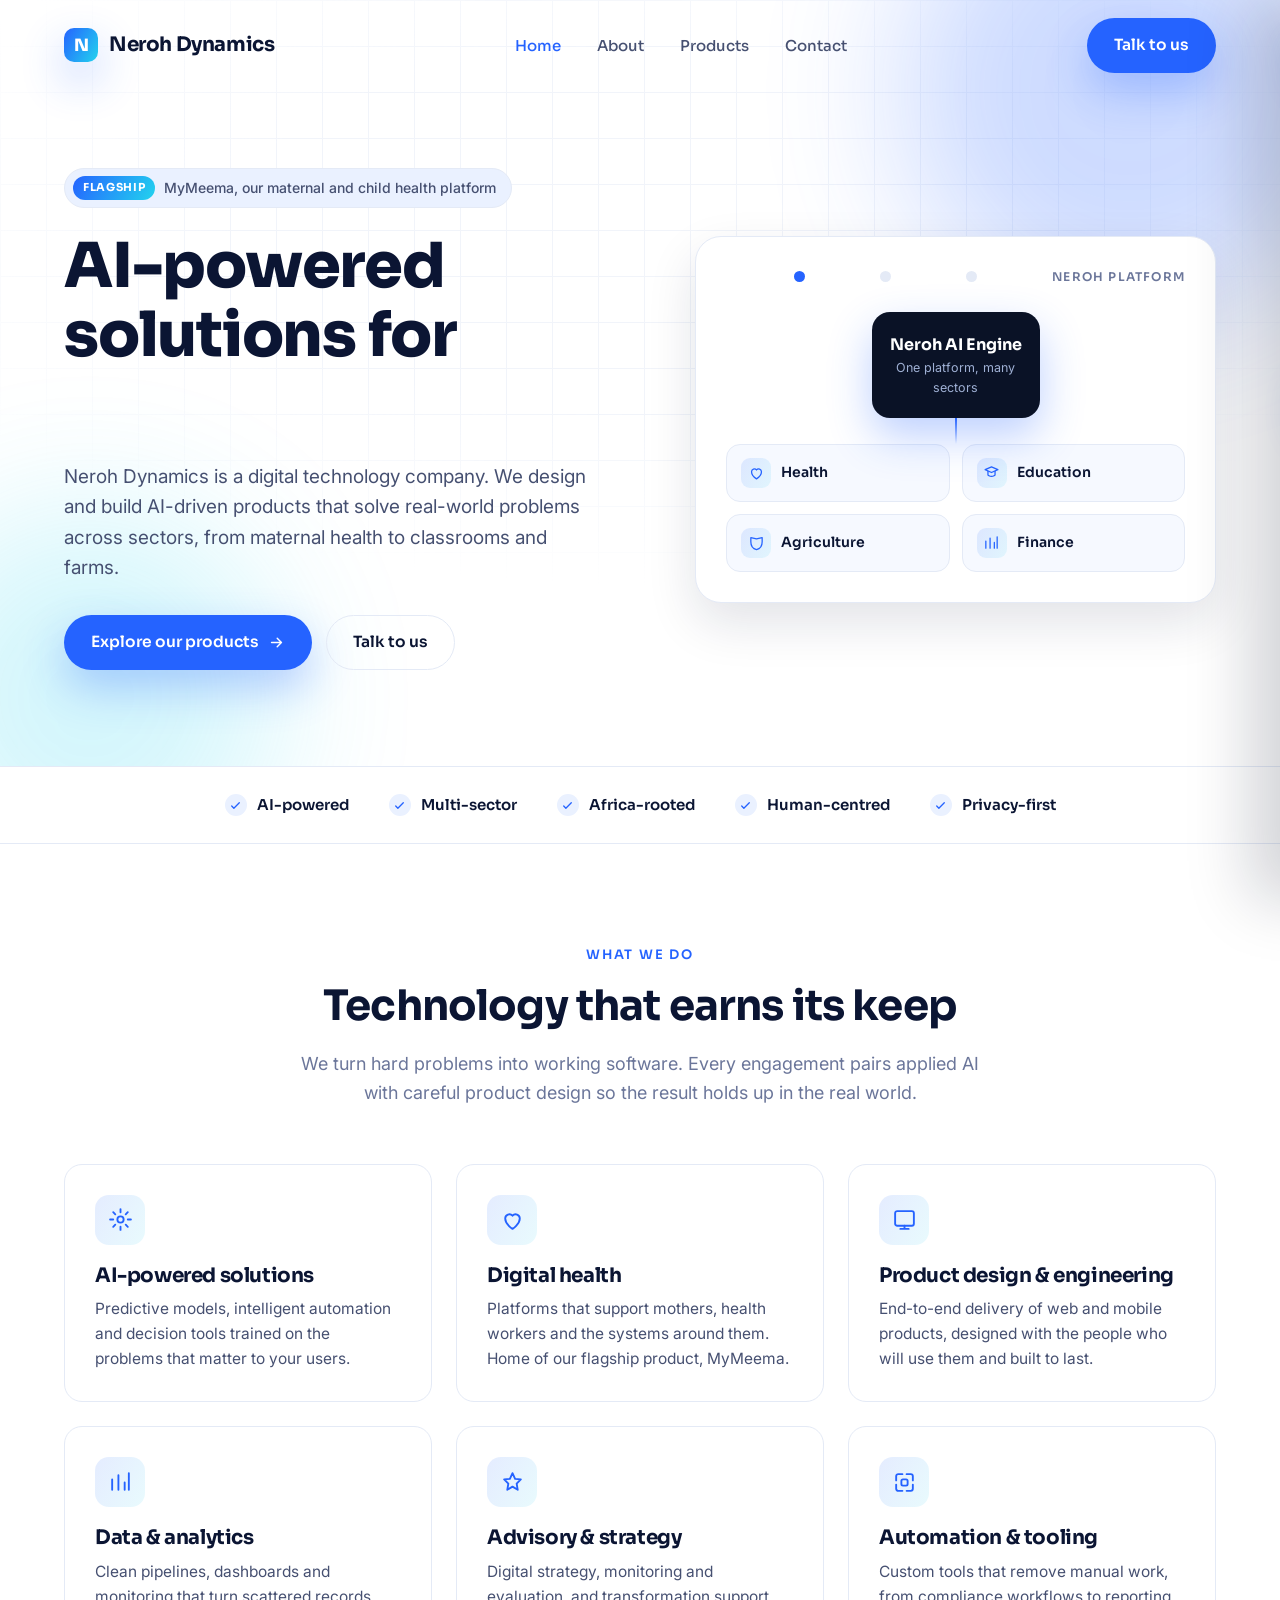
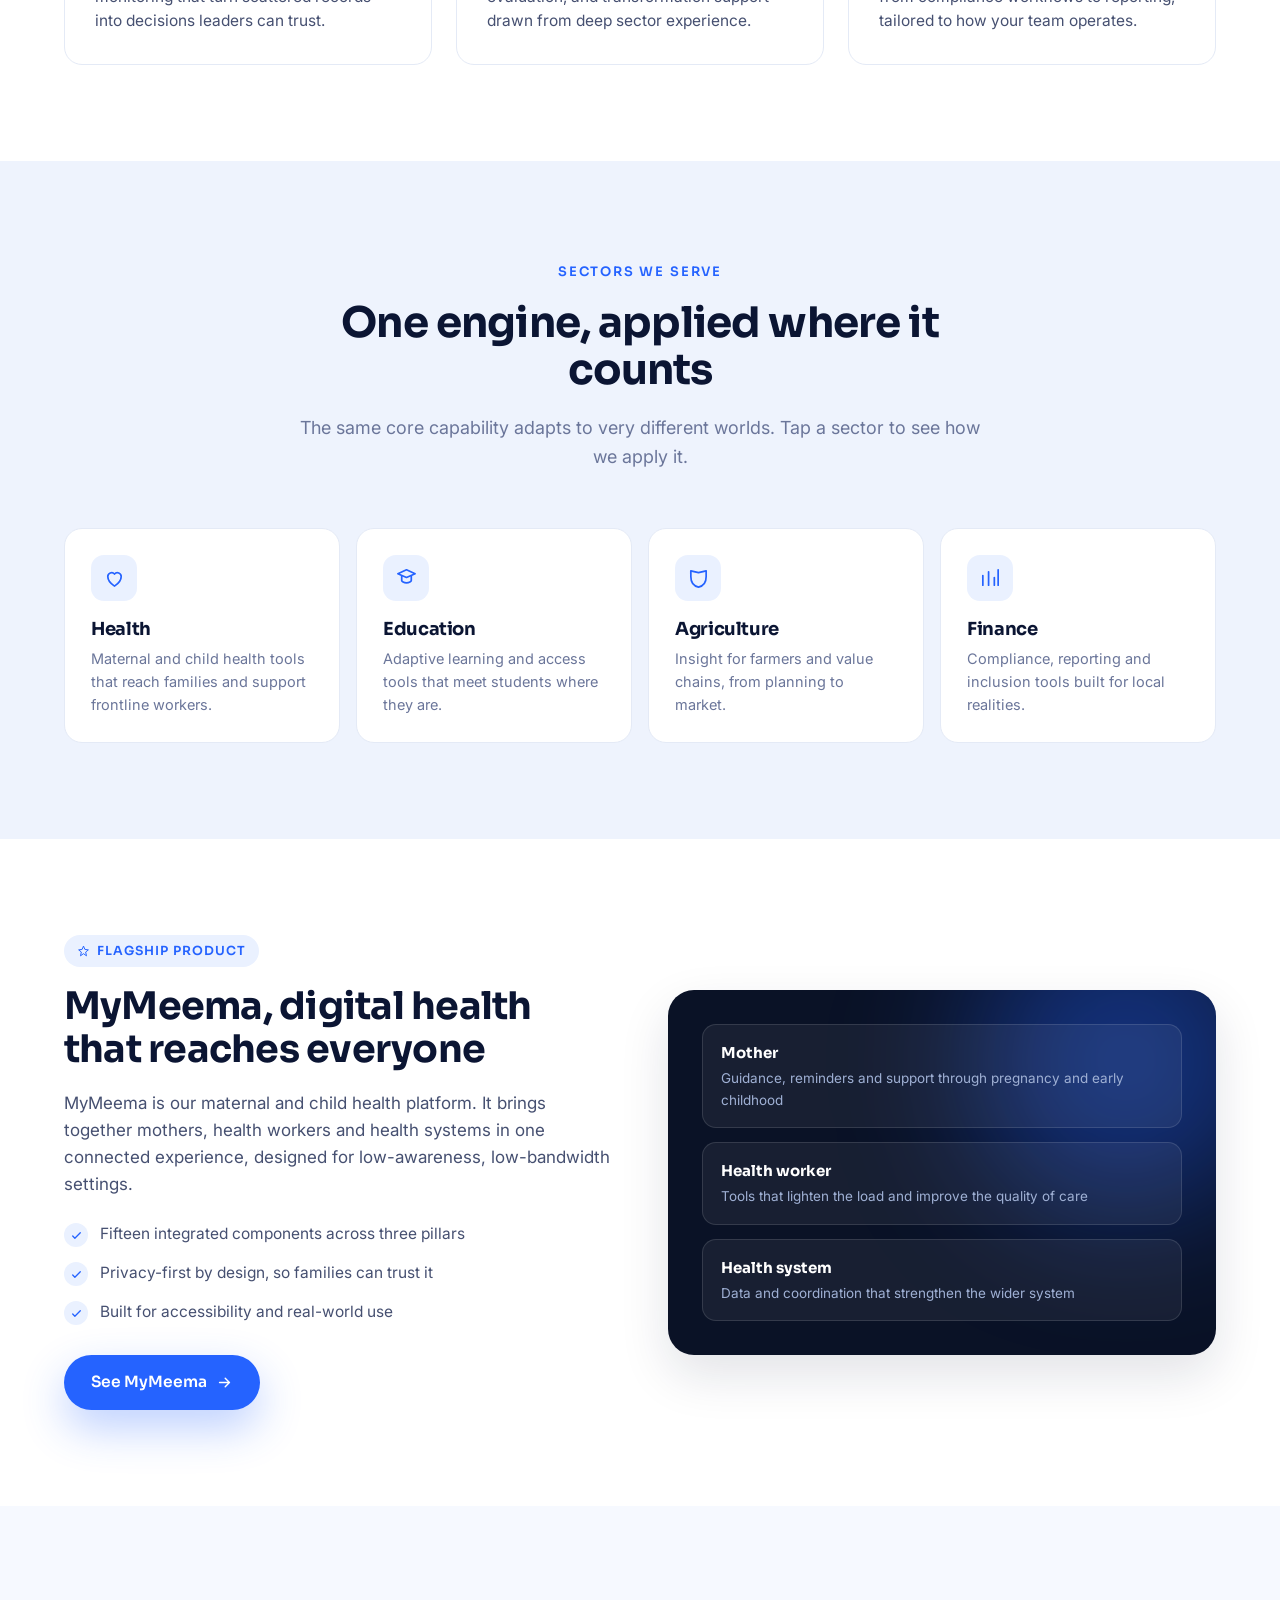
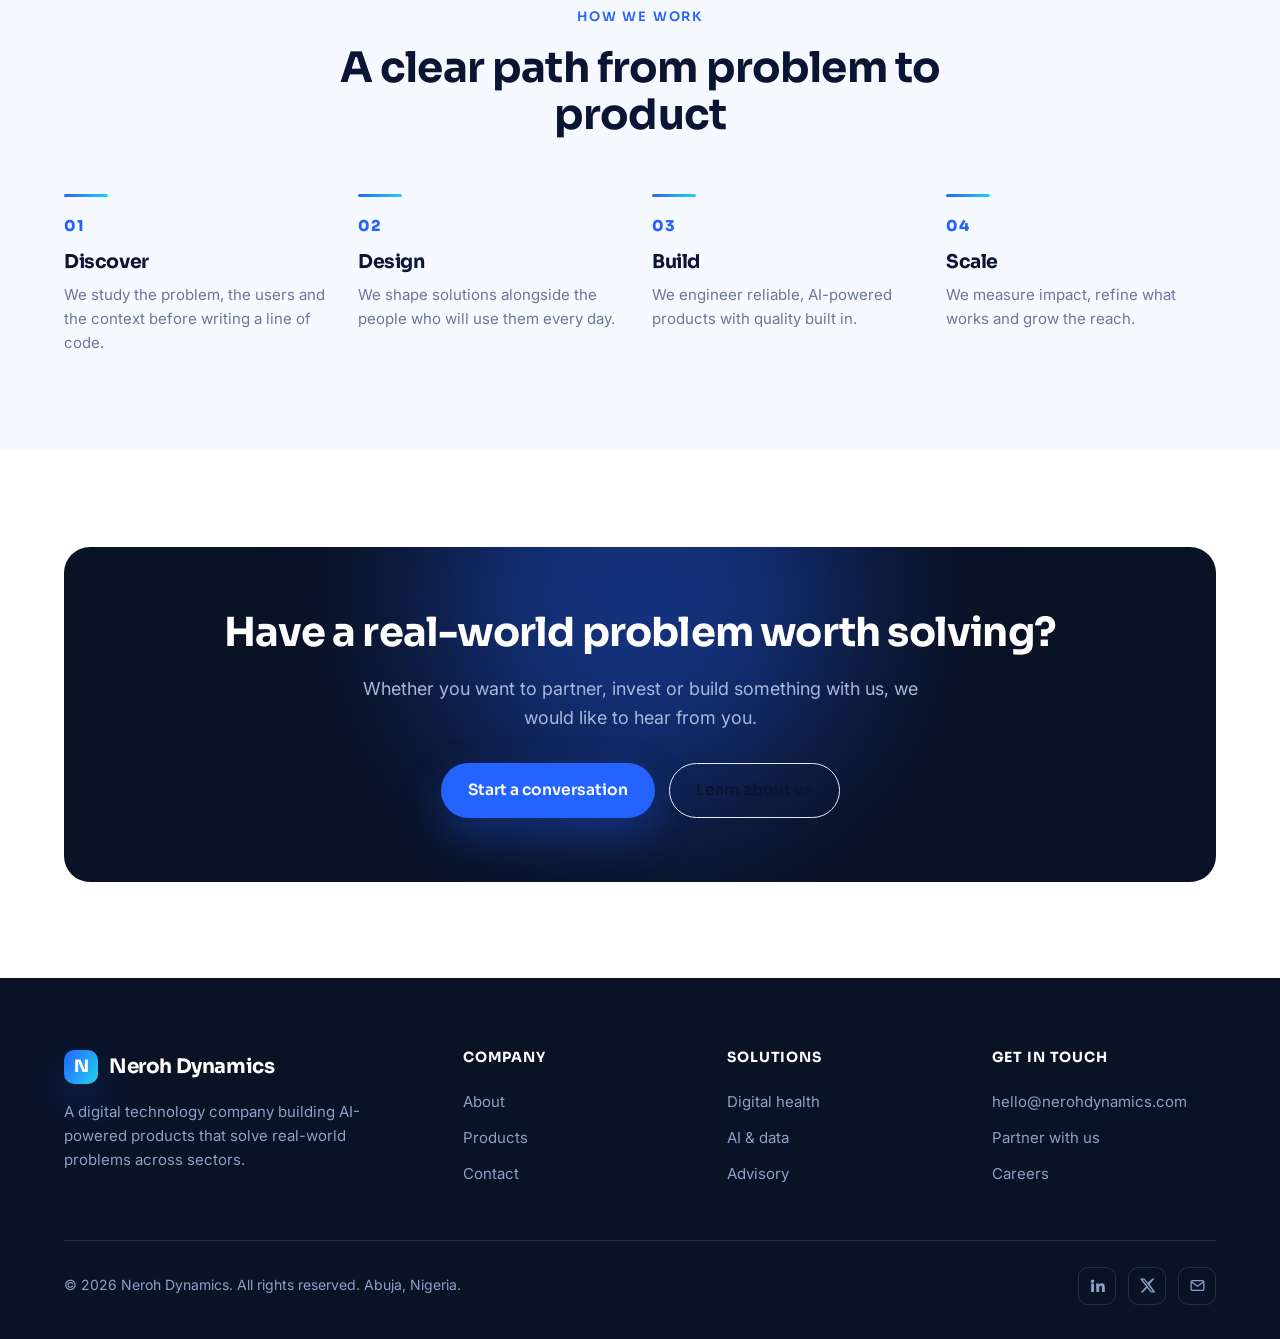
==== index.html @ 89a56c4c "Add files via upload" ====
<!DOCTYPE html>
<html lang="en">
<head>
  <meta charset="UTF-8" />
  <meta name="viewport" content="width=device-width, initial-scale=1.0" />
  <title>Neroh Dynamics | AI-powered solutions across sectors</title>
  <meta name="description" content="Neroh Dynamics is a digital technology company building AI-powered products that solve real-world problems across health, education, agriculture and more. Home of MyMeema." />
  <meta property="og:title" content="Neroh Dynamics | AI-powered solutions across sectors" />
  <meta property="og:description" content="A digital technology company building AI-powered products that solve real-world problems across sectors." />
  <meta property="og:type" content="website" />
  <link rel="preconnect" href="https://fonts.googleapis.com" />
  <link rel="preconnect" href="https://fonts.gstatic.com" crossorigin />
  <link href="https://fonts.googleapis.com/css2?family=Sora:wght@400;500;600;700;800&family=Inter:wght@400;500;600&display=swap" rel="stylesheet" />
  <link rel="stylesheet" href="style.css" />
</head>
<body>

  <!-- ======== HEADER ======== -->
  <header class="site-header">
    <div class="container">
      <nav class="nav">
        <a href="index.html" class="brand"><span class="brand-mark">N</span>Neroh Dynamics</a>
        <ul class="nav-links">
          <li><a href="index.html">Home</a></li>
          <li><a href="about.html">About</a></li>
          <li><a href="products.html">Products</a></li>
          <li><a href="contact.html">Contact</a></li>
        </ul>
        <div class="nav-cta">
          <a href="contact.html" class="btn btn-primary">Talk to us</a>
          <button class="nav-toggle" aria-label="Open menu">
            <svg viewBox="0 0 24 24" fill="none"><path d="M4 7h16M4 12h16M4 17h16" stroke="currentColor" stroke-width="2" stroke-linecap="round"/></svg>
          </button>
        </div>
      </nav>
    </div>
  </header>
  <div class="scrim"></div>
  <aside class="mobile-panel">
    <div class="m-head">
      <a href="index.html" class="brand"><span class="brand-mark">N</span>Neroh</a>
      <button class="m-close" aria-label="Close menu">
        <svg viewBox="0 0 24 24" fill="none"><path d="M18 6L6 18M6 6l12 12" stroke="currentColor" stroke-width="2" stroke-linecap="round"/></svg>
      </button>
    </div>
    <a href="index.html" class="m-link">Home</a>
    <a href="about.html" class="m-link">About</a>
    <a href="products.html" class="m-link">Products</a>
    <a href="contact.html" class="m-link">Contact</a>
    <a href="contact.html" class="btn btn-primary">Talk to us</a>
  </aside>

  <!-- ======== HERO ======== -->
  <section class="hero">
    <div class="hero-bg">
      <div class="grid"></div>
      <div class="glow g1"></div>
      <div class="glow g2"></div>
    </div>
    <div class="container">
      <div class="hero-grid">
        <div class="hero-copy">
          <span class="hero-pill"><b>Flagship</b> MyMeema, our maternal and child health platform</span>
          <h1>AI-powered solutions for
            <span class="rotator grad-text">
              <span class="word">Health</span>
              <span class="word">Education</span>
              <span class="word">Agriculture</span>
              <span class="word">Finance</span>
            </span>
          </h1>
          <p class="lede">Neroh Dynamics is a digital technology company. We design and build AI-driven products that solve real-world problems across sectors, from maternal health to classrooms and farms.</p>
          <div class="hero-actions">
            <a href="products.html" class="btn btn-primary">Explore our products
              <svg viewBox="0 0 24 24" fill="none"><path d="M5 12h14M13 6l6 6-6 6" stroke="currentColor" stroke-width="2" stroke-linecap="round" stroke-linejoin="round"/></svg>
            </a>
            <a href="contact.html" class="btn btn-ghost">Talk to us</a>
          </div>
        </div>

        <!-- signature graphic: one AI engine, many sectors -->
        <div class="engine reveal">
          <div class="engine-top">
            <span class="dot live"></span><span class="dot"></span><span class="dot"></span>
            <span>Neroh platform</span>
          </div>
          <div class="engine-core">
            <div class="k">Neroh AI Engine</div>
            <div class="s">One platform, many sectors</div>
          </div>
          <div class="engine-sectors">
            <div class="sector-chip"><span class="ic"><svg viewBox="0 0 24 24" fill="none"><path d="M12 21s-7-4.5-7-10a4 4 0 017-2.6A4 4 0 0119 11c0 5.5-7 10-7 10z" stroke="currentColor" stroke-width="1.8" stroke-linejoin="round"/></svg></span>Health</div>
            <div class="sector-chip"><span class="ic"><svg viewBox="0 0 24 24" fill="none"><path d="M3 8l9-4 9 4-9 4-9-4z" stroke="currentColor" stroke-width="1.8" stroke-linejoin="round"/><path d="M7 10v5c0 1 2.2 2.5 5 2.5s5-1.5 5-2.5v-5" stroke="currentColor" stroke-width="1.8"/></svg></span>Education</div>
            <div class="sector-chip"><span class="ic"><svg viewBox="0 0 24 24" fill="none"><path d="M12 22c5-1 8-5 8-11V5l-8 2-8-2v6c0 6 3 10 8 11z" stroke="currentColor" stroke-width="1.8" stroke-linejoin="round"/></svg></span>Agriculture</div>
            <div class="sector-chip"><span class="ic"><svg viewBox="0 0 24 24" fill="none"><path d="M4 20V10M10 20V6M16 20v-8M20 20V4" stroke="currentColor" stroke-width="1.8" stroke-linecap="round"/></svg></span>Finance</div>
          </div>
        </div>
      </div>
    </div>
  </section>

  <!-- ======== BADGE STRIP ======== -->
  <div class="strip">
    <div class="container">
      <div class="strip-row">
        <div class="strip-item"><span class="tick"><svg viewBox="0 0 24 24" fill="none"><path d="M5 13l4 4L19 7" stroke="currentColor" stroke-width="2.4" stroke-linecap="round" stroke-linejoin="round"/></svg></span>AI-powered</div>
        <div class="strip-item"><span class="tick"><svg viewBox="0 0 24 24" fill="none"><path d="M5 13l4 4L19 7" stroke="currentColor" stroke-width="2.4" stroke-linecap="round" stroke-linejoin="round"/></svg></span>Multi-sector</div>
        <div class="strip-item"><span class="tick"><svg viewBox="0 0 24 24" fill="none"><path d="M5 13l4 4L19 7" stroke="currentColor" stroke-width="2.4" stroke-linecap="round" stroke-linejoin="round"/></svg></span>Africa-rooted</div>
        <div class="strip-item"><span class="tick"><svg viewBox="0 0 24 24" fill="none"><path d="M5 13l4 4L19 7" stroke="currentColor" stroke-width="2.4" stroke-linecap="round" stroke-linejoin="round"/></svg></span>Human-centred</div>
        <div class="strip-item"><span class="tick"><svg viewBox="0 0 24 24" fill="none"><path d="M5 13l4 4L19 7" stroke="currentColor" stroke-width="2.4" stroke-linecap="round" stroke-linejoin="round"/></svg></span>Privacy-first</div>
      </div>
    </div>
  </div>

  <!-- ======== OFFERINGS ======== -->
  <section class="section">
    <div class="container">
      <div class="section-head center reveal">
        <span class="eyebrow">What we do</span>
        <h2>Technology that earns its keep</h2>
        <p>We turn hard problems into working software. Every engagement pairs applied AI with careful product design so the result holds up in the real world.</p>
      </div>
      <div class="grid-3">
        <div class="card reveal">
          <div class="card-ic"><svg viewBox="0 0 24 24" fill="none"><circle cx="12" cy="12" r="3" stroke="currentColor" stroke-width="1.8"/><path d="M12 2v3M12 19v3M2 12h3M19 12h3M5 5l2 2M17 17l2 2M19 5l-2 2M7 17l-2 2" stroke="currentColor" stroke-width="1.8" stroke-linecap="round"/></svg></div>
          <h3>AI-powered solutions</h3>
          <p>Predictive models, intelligent automation and decision tools trained on the problems that matter to your users.</p>
        </div>
        <div class="card reveal">
          <div class="card-ic"><svg viewBox="0 0 24 24" fill="none"><path d="M12 21s-7-4.5-7-10a4 4 0 017-2.6A4 4 0 0119 11c0 5.5-7 10-7 10z" stroke="currentColor" stroke-width="1.8" stroke-linejoin="round"/></svg></div>
          <h3>Digital health</h3>
          <p>Platforms that support mothers, health workers and the systems around them. Home of our flagship product, MyMeema.</p>
        </div>
        <div class="card reveal">
          <div class="card-ic"><svg viewBox="0 0 24 24" fill="none"><rect x="3" y="4" width="18" height="14" rx="2" stroke="currentColor" stroke-width="1.8"/><path d="M8 21h8M12 18v3" stroke="currentColor" stroke-width="1.8" stroke-linecap="round"/></svg></div>
          <h3>Product design &amp; engineering</h3>
          <p>End-to-end delivery of web and mobile products, designed with the people who will use them and built to last.</p>
        </div>
        <div class="card reveal">
          <div class="card-ic"><svg viewBox="0 0 24 24" fill="none"><path d="M4 19V9M10 19V5M16 19v-7M20 19V3" stroke="currentColor" stroke-width="1.8" stroke-linecap="round"/></svg></div>
          <h3>Data &amp; analytics</h3>
          <p>Clean pipelines, dashboards and monitoring that turn scattered records into decisions leaders can trust.</p>
        </div>
        <div class="card reveal">
          <div class="card-ic"><svg viewBox="0 0 24 24" fill="none"><path d="M12 3l2.5 5.5L20 9l-4 4 1 6-5-3-5 3 1-6-4-4 5.5-.5L12 3z" stroke="currentColor" stroke-width="1.8" stroke-linejoin="round"/></svg></div>
          <h3>Advisory &amp; strategy</h3>
          <p>Digital strategy, monitoring and evaluation, and transformation support drawn from deep sector experience.</p>
        </div>
        <div class="card reveal">
          <div class="card-ic"><svg viewBox="0 0 24 24" fill="none"><path d="M10 4H6a2 2 0 00-2 2v4M14 4h4a2 2 0 012 2v4M10 20H6a2 2 0 01-2-2v-4M14 20h4a2 2 0 002-2v-4" stroke="currentColor" stroke-width="1.8" stroke-linecap="round"/><rect x="9" y="9" width="6" height="6" rx="1.5" stroke="currentColor" stroke-width="1.8"/></svg></div>
          <h3>Automation &amp; tooling</h3>
          <p>Custom tools that remove manual work, from compliance workflows to reporting, tailored to how your team operates.</p>
        </div>
      </div>
    </div>
  </section>

  <!-- ======== SECTORS (signature interactive) ======== -->
  <section class="section section-sky">
    <div class="container">
      <div class="section-head center reveal">
        <span class="eyebrow">Sectors we serve</span>
        <h2>One engine, applied where it counts</h2>
        <p>The same core capability adapts to very different worlds. Tap a sector to see how we apply it.</p>
      </div>
      <div class="sectors">
        <div class="sector-tile reveal">
          <div class="s-ic"><svg viewBox="0 0 24 24" fill="none"><path d="M12 21s-7-4.5-7-10a4 4 0 017-2.6A4 4 0 0119 11c0 5.5-7 10-7 10z" stroke="currentColor" stroke-width="1.8" stroke-linejoin="round"/></svg></div>
          <h3>Health</h3>
          <p>Maternal and child health tools that reach families and support frontline workers.</p>
        </div>
        <div class="sector-tile reveal">
          <div class="s-ic"><svg viewBox="0 0 24 24" fill="none"><path d="M3 8l9-4 9 4-9 4-9-4z" stroke="currentColor" stroke-width="1.8" stroke-linejoin="round"/><path d="M7 10v5c0 1 2.2 2.5 5 2.5s5-1.5 5-2.5v-5" stroke="currentColor" stroke-width="1.8"/></svg></div>
          <h3>Education</h3>
          <p>Adaptive learning and access tools that meet students where they are.</p>
        </div>
        <div class="sector-tile reveal">
          <div class="s-ic"><svg viewBox="0 0 24 24" fill="none"><path d="M12 22c5-1 8-5 8-11V5l-8 2-8-2v6c0 6 3 10 8 11z" stroke="currentColor" stroke-width="1.8" stroke-linejoin="round"/></svg></div>
          <h3>Agriculture</h3>
          <p>Insight for farmers and value chains, from planning to market.</p>
        </div>
        <div class="sector-tile reveal">
          <div class="s-ic"><svg viewBox="0 0 24 24" fill="none"><path d="M4 20V10M10 20V6M16 20v-8M20 20V4" stroke="currentColor" stroke-width="1.8" stroke-linecap="round"/></svg></div>
          <h3>Finance</h3>
          <p>Compliance, reporting and inclusion tools built for local realities.</p>
        </div>
      </div>
    </div>
  </section>

  <!-- ======== FLAGSHIP TEASER ======== -->
  <section class="section">
    <div class="container">
      <div class="feature">
        <div class="feature-copy reveal">
          <span class="tag"><svg viewBox="0 0 24 24" fill="none" width="13"><path d="M12 2l2.5 6L21 9l-5 4 1.5 7L12 16l-5.5 4L8 13 3 9l6.5-1L12 2z" stroke="currentColor" stroke-width="1.8" stroke-linejoin="round"/></svg>Flagship product</span>
          <h2>MyMeema, digital health that reaches everyone</h2>
          <p>MyMeema is our maternal and child health platform. It brings together mothers, health workers and health systems in one connected experience, designed for low-awareness, low-bandwidth settings.</p>
          <ul class="feature-list">
            <li><span class="tick"><svg viewBox="0 0 24 24" fill="none"><path d="M5 13l4 4L19 7" stroke="currentColor" stroke-width="2.4" stroke-linecap="round" stroke-linejoin="round"/></svg></span>Fifteen integrated components across three pillars</li>
            <li><span class="tick"><svg viewBox="0 0 24 24" fill="none"><path d="M5 13l4 4L19 7" stroke="currentColor" stroke-width="2.4" stroke-linecap="round" stroke-linejoin="round"/></svg></span>Privacy-first by design, so families can trust it</li>
            <li><span class="tick"><svg viewBox="0 0 24 24" fill="none"><path d="M5 13l4 4L19 7" stroke="currentColor" stroke-width="2.4" stroke-linecap="round" stroke-linejoin="round"/></svg></span>Built for accessibility and real-world use</li>
          </ul>
          <a href="products.html" class="btn btn-primary">See MyMeema
            <svg viewBox="0 0 24 24" fill="none"><path d="M5 12h14M13 6l6 6-6 6" stroke="currentColor" stroke-width="2" stroke-linecap="round" stroke-linejoin="round"/></svg>
          </a>
        </div>
        <div class="feature-media reveal">
          <div class="pillars">
            <div class="pillar"><div class="p-k">Mother</div><div class="p-s">Guidance, reminders and support through pregnancy and early childhood</div></div>
            <div class="pillar"><div class="p-k">Health worker</div><div class="p-s">Tools that lighten the load and improve the quality of care</div></div>
            <div class="pillar"><div class="p-k">Health system</div><div class="p-s">Data and coordination that strengthen the wider system</div></div>
          </div>
        </div>
      </div>
    </div>
  </section>

  <!-- ======== PROCESS ======== -->
  <section class="section section-tint">
    <div class="container">
      <div class="section-head center reveal">
        <span class="eyebrow">How we work</span>
        <h2>A clear path from problem to product</h2>
      </div>
      <div class="steps">
        <div class="step reveal"><div class="num">01</div><h3>Discover</h3><p>We study the problem, the users and the context before writing a line of code.</p></div>
        <div class="step reveal"><div class="num">02</div><h3>Design</h3><p>We shape solutions alongside the people who will use them every day.</p></div>
        <div class="step reveal"><div class="num">03</div><h3>Build</h3><p>We engineer reliable, AI-powered products with quality built in.</p></div>
        <div class="step reveal"><div class="num">04</div><h3>Scale</h3><p>We measure impact, refine what works and grow the reach.</p></div>
      </div>
    </div>
  </section>

  <!-- ======== CTA BAND ======== -->
  <section class="section">
    <div class="container">
      <div class="cta-band reveal">
        <h2>Have a real-world problem worth solving?</h2>
        <p>Whether you want to partner, invest or build something with us, we would like to hear from you.</p>
        <div class="cta-actions">
          <a href="contact.html" class="btn btn-primary">Start a conversation</a>
          <a href="about.html" class="btn btn-ghost">Learn about us</a>
        </div>
      </div>
    </div>
  </section>

  <!-- ======== FOOTER ======== -->
  <footer class="site-footer">
    <div class="container">
      <div class="footer-grid">
        <div class="footer-brand">
          <a href="index.html" class="brand"><span class="brand-mark">N</span>Neroh Dynamics</a>
          <p>A digital technology company building AI-powered products that solve real-world problems across sectors.</p>
        </div>
        <div class="footer-col">
          <h4>Company</h4>
          <a href="about.html">About</a>
          <a href="products.html">Products</a>
          <a href="contact.html">Contact</a>
        </div>
        <div class="footer-col">
          <h4>Solutions</h4>
          <a href="products.html">Digital health</a>
          <a href="products.html">AI &amp; data</a>
          <a href="products.html">Advisory</a>
        </div>
        <div class="footer-col">
          <h4>Get in touch</h4>
          <a href="mailto:hello@nerohdynamics.com">hello@nerohdynamics.com</a>
          <a href="contact.html">Partner with us</a>
          <a href="contact.html">Careers</a>
        </div>
      </div>
      <div class="footer-bottom">
        <span>© <span id="year"></span> Neroh Dynamics. All rights reserved. Abuja, Nigeria.</span>
        <div class="socials">
          <a href="#" aria-label="LinkedIn"><svg viewBox="0 0 24 24" fill="currentColor"><path d="M4.98 3.5A2.5 2.5 0 002.5 6 2.5 2.5 0 005 8.5 2.5 2.5 0 007.5 6 2.5 2.5 0 004.98 3.5zM3 9h4v12H3zM10 9h3.8v1.7h.05c.53-1 1.83-2.05 3.77-2.05 4 0 4.75 2.65 4.75 6.1V21h-4v-5.5c0-1.3 0-3-1.85-3s-2.1 1.45-2.1 2.9V21h-4z"/></svg></a>
          <a href="#" aria-label="X"><svg viewBox="0 0 24 24" fill="currentColor"><path d="M18.9 2H22l-7.1 8.1L23.3 22h-6.6l-5.2-6.8L5.5 22H2.4l7.6-8.7L1 2h6.8l4.7 6.2zm-1.2 18h1.8L7.1 3.9H5.2z"/></svg></a>
          <a href="mailto:hello@nerohdynamics.com" aria-label="Email"><svg viewBox="0 0 24 24" fill="none"><rect x="3" y="5" width="18" height="14" rx="2" stroke="currentColor" stroke-width="1.8"/><path d="M4 7l8 6 8-6" stroke="currentColor" stroke-width="1.8"/></svg></a>
        </div>
      </div>
    </div>
  </footer>

  <script src="app.js"></script>
</body>
</html>
---- style.css ----
/* ============================================================================
   NEROH DYNAMICS
   Shared stylesheet. Clean, modern, AI-tech. Blue signature palette.
   Display: Sora. Body: Inter.
   ========================================================================== */

/* ---- DESIGN TOKENS ---- */
:root {
  --ink:        #0A1226;   /* deep navy: dark sections, footer */
  --ink-2:      #101B3A;   /* raised dark surface */
  --heading:    #0B1533;   /* headings on light */
  --slate:      #465071;   /* body text on light */
  --muted:      #6B769A;   /* secondary text */

  --blue:       #2563FF;   /* primary electric azure, the signature */
  --blue-600:   #1B54EC;   /* hover */
  --blue-050:   #EAF1FF;   /* light blue tint */
  --cyan:       #22D3EE;   /* secondary highlight */

  --sky:        #EEF3FD;   /* light section background */
  --sky-2:      #F6F9FF;   /* lighter tint */
  --paper:      #FFFFFF;

  --line:       #E4EAF6;   /* hairline on light */
  --line-dark:  rgba(255,255,255,0.12);

  --grad:       linear-gradient(120deg, #2563FF 0%, #22D3EE 100%);
  --grad-soft:  linear-gradient(120deg, rgba(37,99,255,0.12), rgba(34,211,238,0.10));

  --radius:     18px;
  --radius-sm:  12px;
  --radius-lg:  26px;

  --shadow-sm:  0 2px 10px rgba(16,26,56,0.06);
  --shadow:     0 20px 50px rgba(16,26,56,0.12);
  --shadow-blue:0 18px 44px rgba(37,99,255,0.30);

  --maxw:       1200px;
  --ease:       cubic-bezier(0.16, 1, 0.3, 1);
}

/* ---- RESET / BASE ---- */
*, *::before, *::after { box-sizing: border-box; }
html { scroll-behavior: smooth; -webkit-text-size-adjust: 100%; }
body {
  margin: 0;
  font-family: 'Inter', system-ui, -apple-system, sans-serif;
  color: var(--slate);
  background: var(--paper);
  line-height: 1.6;
  font-size: 17px;
  -webkit-font-smoothing: antialiased;
  overflow-x: hidden;
}
h1, h2, h3, h4 {
  font-family: 'Sora', system-ui, sans-serif;
  color: var(--heading);
  line-height: 1.12;
  margin: 0 0 0.5em;
  letter-spacing: -0.02em;
  font-weight: 700;
}
p { margin: 0 0 1em; }
a { color: var(--blue); text-decoration: none; transition: color 0.2s; }
a:hover { color: var(--blue-600); }
img { max-width: 100%; display: block; }
ul { margin: 0; padding: 0; list-style: none; }

/* ---- LAYOUT ---- */
.container { width: 100%; max-width: var(--maxw); margin: 0 auto; padding: 0 24px; }
.section { padding: 96px 0; }
.section-sky { background: var(--sky); }
.section-tint { background: var(--sky-2); }
.section-ink { background: var(--ink); color: #C7D2ED; }
.section-ink h1, .section-ink h2, .section-ink h3 { color: #fff; }

.eyebrow {
  display: inline-block;
  font-family: 'Sora', sans-serif;
  font-size: 13px;
  font-weight: 600;
  letter-spacing: 0.14em;
  text-transform: uppercase;
  color: var(--blue);
  margin-bottom: 16px;
}
.section-ink .eyebrow { color: var(--cyan); }
.section-head { max-width: 680px; margin-bottom: 56px; }
.section-head.center { margin-left: auto; margin-right: auto; text-align: center; }
.section-head h2 { font-size: clamp(28px, 4vw, 42px); }
.section-head p { font-size: 18px; color: var(--muted); margin-bottom: 0; }
.section-ink .section-head p { color: #9FB0D4; }

.grad-text {
  background: var(--grad);
  -webkit-background-clip: text;
  background-clip: text;
  -webkit-text-fill-color: transparent;
}

/* ---- BUTTONS ---- */
.btn {
  display: inline-flex; align-items: center; gap: 9px;
  font-family: 'Sora', sans-serif; font-weight: 600; font-size: 15.5px;
  padding: 14px 26px; border-radius: 999px; border: 1px solid transparent;
  cursor: pointer; transition: transform 0.25s var(--ease), box-shadow 0.25s, background 0.2s, color 0.2s;
  white-space: nowrap;
}
.btn svg { width: 17px; height: 17px; }
.btn-primary { background: var(--blue); color: #fff; box-shadow: var(--shadow-blue); }
.btn-primary:hover { background: var(--blue-600); color: #fff; transform: translateY(-2px); }
.btn-ghost { background: transparent; color: var(--heading); border-color: var(--line); }
.btn-ghost:hover { border-color: var(--blue); color: var(--blue); transform: translateY(-2px); }
.section-ink .btn-ghost { color: #fff; border-color: var(--line-dark); }
.section-ink .btn-ghost:hover { border-color: var(--cyan); color: var(--cyan); }
.btn-light { background: #fff; color: var(--heading); }
.btn-light:hover { color: var(--blue); transform: translateY(-2px); }

/* ---- HEADER ---- */
.site-header {
  position: fixed; top: 0; left: 0; right: 0; z-index: 100;
  padding: 18px 0; transition: background 0.3s, box-shadow 0.3s, padding 0.3s;
}
.site-header.scrolled {
  background: rgba(255,255,255,0.86);
  backdrop-filter: saturate(180%) blur(14px);
  box-shadow: 0 1px 0 var(--line);
  padding: 12px 0;
}
.nav { display: flex; align-items: center; justify-content: space-between; gap: 24px; }
.brand { display: flex; align-items: center; gap: 11px; font-family: 'Sora', sans-serif; font-weight: 700; font-size: 20px; color: var(--heading); letter-spacing: -0.02em; }
.brand:hover { color: var(--heading); }
.brand-mark {
  width: 34px; height: 34px; border-radius: 10px; background: var(--grad);
  display: grid; place-items: center; color: #fff; font-size: 17px; font-weight: 800;
  box-shadow: var(--shadow-blue);
}
.nav-links { display: flex; align-items: center; gap: 6px; }
.nav-links a {
  font-family: 'Sora', sans-serif; font-weight: 500; font-size: 15px; color: var(--slate);
  padding: 9px 15px; border-radius: 10px; transition: color 0.2s, background 0.2s;
}
.nav-links a:hover { color: var(--heading); background: var(--blue-050); }
.nav-links a.active { color: var(--blue); }
.nav-cta { display: flex; align-items: center; gap: 12px; }
.nav-toggle { display: none; background: none; border: 0; cursor: pointer; padding: 8px; color: var(--heading); }
.nav-toggle svg { width: 26px; height: 26px; }

/* mobile menu */
.mobile-panel {
  position: fixed; inset: 0 0 0 auto; width: min(88vw, 360px); z-index: 120;
  background: var(--paper); box-shadow: -30px 0 60px rgba(10,18,38,0.18);
  transform: translateX(100%); transition: transform 0.4s var(--ease);
  padding: 26px 26px 40px; display: flex; flex-direction: column;
}
.mobile-panel.open { transform: translateX(0); }
.mobile-panel .m-head { display: flex; justify-content: space-between; align-items: center; margin-bottom: 30px; }
.mobile-panel a.m-link { font-family: 'Sora', sans-serif; font-weight: 600; font-size: 20px; color: var(--heading); padding: 14px 0; border-bottom: 1px solid var(--line); }
.mobile-panel a.m-link:hover { color: var(--blue); }
.mobile-panel .btn { margin-top: 24px; justify-content: center; }
.m-close { background: none; border: 0; cursor: pointer; color: var(--heading); padding: 6px; }
.m-close svg { width: 26px; height: 26px; }
.scrim { position: fixed; inset: 0; background: rgba(10,18,38,0.45); z-index: 110; opacity: 0; visibility: hidden; transition: opacity 0.3s; }
.scrim.open { opacity: 1; visibility: visible; }

/* ---- HERO ---- */
.hero { position: relative; padding: 168px 0 96px; overflow: hidden; }
.hero-bg { position: absolute; inset: 0; z-index: 0; pointer-events: none; }
.hero-bg .glow { position: absolute; border-radius: 50%; filter: blur(70px); opacity: 0.5; }
.hero-bg .g1 { width: 460px; height: 460px; background: rgba(37,99,255,0.45); top: -140px; right: -80px; }
.hero-bg .g2 { width: 380px; height: 380px; background: rgba(34,211,238,0.38); bottom: -120px; left: -100px; }
.hero-bg .grid {
  position: absolute; inset: 0;
  background-image: linear-gradient(var(--line) 1px, transparent 1px), linear-gradient(90deg, var(--line) 1px, transparent 1px);
  background-size: 46px 46px; opacity: 0.5;
  mask-image: radial-gradient(ellipse 80% 60% at 50% 30%, #000 40%, transparent 78%);
  -webkit-mask-image: radial-gradient(ellipse 80% 60% at 50% 30%, #000 40%, transparent 78%);
}
.hero-grid { position: relative; z-index: 1; display: grid; grid-template-columns: 1.05fr 0.95fr; gap: 56px; align-items: center; }
.hero-copy h1 { font-size: clamp(38px, 5.4vw, 62px); font-weight: 800; margin-bottom: 22px; }
.hero-copy .lede { font-size: 19px; color: var(--slate); max-width: 540px; margin-bottom: 32px; }
.hero-actions { display: flex; gap: 14px; flex-wrap: wrap; }
.hero-pill {
  display: inline-flex; align-items: center; gap: 9px; padding: 7px 15px 7px 8px;
  background: var(--blue-050); border: 1px solid var(--line); border-radius: 999px;
  font-size: 14px; font-weight: 500; color: var(--slate); margin-bottom: 24px;
}
.hero-pill b { background: var(--grad); color: #fff; font-family: 'Sora', sans-serif; font-weight: 700; font-size: 11px; letter-spacing: 0.06em; padding: 3px 10px; border-radius: 999px; text-transform: uppercase; }

/* cycling sector word */
.rotator { display: inline-grid; vertical-align: bottom; }
.rotator .word { grid-area: 1 / 1; opacity: 0; transform: translateY(14px); transition: opacity 0.5s, transform 0.5s; white-space: nowrap; }
.rotator .word.in { opacity: 1; transform: translateY(0); }
.rotator .word.out { opacity: 0; transform: translateY(-14px); }

/* hero engine diagram (signature graphic) */
.engine {
  position: relative; background: #fff; border: 1px solid var(--line);
  border-radius: var(--radius-lg); box-shadow: var(--shadow); padding: 30px;
}
.engine-top { display: flex; align-items: center; gap: 8px; margin-bottom: 26px; }
.engine-top .dot { width: 11px; height: 11px; border-radius: 50%; background: var(--line); }
.engine-top .dot.live { background: var(--blue); }
.engine-top span { margin-left: auto; font-family: 'Sora', sans-serif; font-size: 12px; font-weight: 600; letter-spacing: 0.1em; text-transform: uppercase; color: var(--muted); }
.engine-core {
  margin: 0 auto 26px; width: 168px; text-align: center; padding: 20px 16px; border-radius: var(--radius);
  background: var(--ink); color: #fff; box-shadow: var(--shadow-blue); position: relative;
}
.engine-core .k { font-family: 'Sora', sans-serif; font-weight: 700; font-size: 16px; }
.engine-core .s { font-size: 12.5px; color: #9FB0D4; }
.engine-core::after {
  content: ""; position: absolute; left: 50%; bottom: -26px; width: 2px; height: 26px;
  background: linear-gradient(var(--blue), transparent); transform: translateX(-50%);
}
.engine-sectors { display: grid; grid-template-columns: repeat(2, 1fr); gap: 12px; }
.sector-chip {
  display: flex; align-items: center; gap: 10px; padding: 13px 14px; border-radius: 14px;
  background: var(--sky-2); border: 1px solid var(--line); font-family: 'Sora', sans-serif;
  font-weight: 600; font-size: 14px; color: var(--heading);
  transition: transform 0.3s var(--ease), box-shadow 0.3s, border-color 0.3s;
}
.sector-chip:hover { transform: translateY(-3px); box-shadow: var(--shadow-sm); border-color: var(--blue); }
.sector-chip .ic { width: 30px; height: 30px; border-radius: 9px; background: var(--grad-soft); display: grid; place-items: center; color: var(--blue); }
.sector-chip .ic svg { width: 17px; height: 17px; }

/* ---- BADGE STRIP ---- */
.strip { border-top: 1px solid var(--line); border-bottom: 1px solid var(--line); background: #fff; }
.strip-row { display: flex; flex-wrap: wrap; gap: 14px 40px; justify-content: center; align-items: center; padding: 26px 0; }
.strip-item { display: flex; align-items: center; gap: 10px; font-family: 'Sora', sans-serif; font-weight: 600; font-size: 15px; color: var(--heading); }
.strip-item .tick { width: 22px; height: 22px; border-radius: 50%; background: var(--blue-050); color: var(--blue); display: grid; place-items: center; }
.strip-item .tick svg { width: 13px; height: 13px; }

/* ---- CARD GRID (offerings) ---- */
.grid-3 { display: grid; grid-template-columns: repeat(3, 1fr); gap: 24px; }
.grid-2 { display: grid; grid-template-columns: repeat(2, 1fr); gap: 24px; }
.card {
  background: #fff; border: 1px solid var(--line); border-radius: var(--radius);
  padding: 30px; transition: transform 0.3s var(--ease), box-shadow 0.3s, border-color 0.3s;
}
.card:hover { transform: translateY(-5px); box-shadow: var(--shadow); border-color: transparent; }
.card .card-ic { width: 50px; height: 50px; border-radius: 14px; background: var(--grad-soft); color: var(--blue); display: grid; place-items: center; margin-bottom: 20px; }
.card .card-ic svg { width: 25px; height: 25px; }
.card h3 { font-size: 20px; }
.card p { font-size: 15.5px; color: var(--slate); margin-bottom: 0; }
.card .more { display: inline-flex; align-items: center; gap: 6px; margin-top: 16px; font-family: 'Sora', sans-serif; font-weight: 600; font-size: 14.5px; }

/* ---- SECTORS INTERACTIVE ---- */
.sectors { display: grid; grid-template-columns: repeat(4, 1fr); gap: 16px; }
.sector-tile {
  position: relative; border: 1px solid var(--line); border-radius: var(--radius);
  padding: 26px; background: #fff; cursor: pointer; overflow: hidden;
  transition: transform 0.35s var(--ease), box-shadow 0.35s, border-color 0.35s;
}
.sector-tile::before { content: ""; position: absolute; inset: 0; background: var(--grad); opacity: 0; transition: opacity 0.35s; }
.sector-tile > * { position: relative; z-index: 1; }
.sector-tile:hover, .sector-tile.active { transform: translateY(-4px); box-shadow: var(--shadow-blue); border-color: transparent; }
.sector-tile:hover::before, .sector-tile.active::before { opacity: 1; }
.sector-tile:hover h3, .sector-tile.active h3, .sector-tile:hover p, .sector-tile.active p, .sector-tile:hover .s-ic, .sector-tile.active .s-ic { color: #fff; }
.sector-tile .s-ic { width: 46px; height: 46px; border-radius: 13px; background: var(--blue-050); color: var(--blue); display: grid; place-items: center; margin-bottom: 18px; transition: background 0.35s, color 0.35s; }
.sector-tile:hover .s-ic, .sector-tile.active .s-ic { background: rgba(255,255,255,0.18); }
.sector-tile .s-ic svg { width: 23px; height: 23px; }
.sector-tile h3 { font-size: 18px; margin-bottom: 8px; transition: color 0.35s; }
.sector-tile p { font-size: 14.5px; margin-bottom: 0; transition: color 0.35s; color: var(--muted); }

/* ---- PROCESS STEPS ---- */
.steps { display: grid; grid-template-columns: repeat(4, 1fr); gap: 24px; counter-reset: step; }
.step { position: relative; padding-top: 20px; }
.step .num { font-family: 'Sora', sans-serif; font-weight: 800; font-size: 15px; color: var(--blue); letter-spacing: 0.08em; margin-bottom: 14px; }
.step h3 { font-size: 19px; }
.step p { font-size: 15px; color: var(--muted); margin-bottom: 0; }
.step::before { content: ""; position: absolute; top: 0; left: 0; width: 44px; height: 3px; border-radius: 3px; background: var(--grad); }

/* ---- FLAGSHIP FEATURE ---- */
.feature { display: grid; grid-template-columns: 1fr 1fr; gap: 56px; align-items: center; }
.feature.flip .feature-media { order: -1; }
.feature-media {
  background: var(--ink); border-radius: var(--radius-lg); padding: 34px; color: #fff;
  box-shadow: var(--shadow); position: relative; overflow: hidden;
}
.feature-media::before { content:""; position:absolute; width:300px; height:300px; border-radius:50%; background: rgba(37,99,255,0.4); filter: blur(70px); top:-80px; right:-60px; }
.pillars { position: relative; z-index: 1; display: grid; gap: 14px; }
.pillar { background: rgba(255,255,255,0.06); border: 1px solid var(--line-dark); border-radius: 14px; padding: 16px 18px; }
.pillar .p-k { font-family: 'Sora', sans-serif; font-weight: 700; font-size: 15px; color: #fff; margin-bottom: 3px; }
.pillar .p-s { font-size: 13.5px; color: #9FB0D4; }
.feature-copy h2 { font-size: clamp(26px, 3.6vw, 38px); }
.feature-list { display: grid; gap: 14px; margin: 24px 0 30px; }
.feature-list li { display: flex; gap: 12px; align-items: flex-start; font-size: 15.5px; }
.feature-list .tick { flex: none; width: 24px; height: 24px; border-radius: 50%; background: var(--blue-050); color: var(--blue); display: grid; place-items: center; margin-top: 1px; }
.feature-list .tick svg { width: 13px; height: 13px; }
.tag { display: inline-flex; align-items: center; gap: 7px; font-family: 'Sora', sans-serif; font-weight: 600; font-size: 12.5px; letter-spacing: 0.08em; text-transform: uppercase; color: var(--blue); background: var(--blue-050); padding: 6px 13px; border-radius: 999px; margin-bottom: 18px; }

/* ---- STAT ROW ---- */
.stats { display: grid; grid-template-columns: repeat(3, 1fr); gap: 28px; }
.stat { text-align: center; }
.stat .n { font-family: 'Sora', sans-serif; font-weight: 800; font-size: clamp(34px, 5vw, 50px); line-height: 1; margin-bottom: 8px; }
.stat .l { font-size: 15px; color: var(--muted); }

/* ---- CTA BAND ---- */
.cta-band { position: relative; overflow: hidden; border-radius: var(--radius-lg); background: var(--ink); padding: 64px; text-align: center; }
.cta-band::before { content:""; position:absolute; width:420px; height:420px; border-radius:50%; background: rgba(37,99,255,0.4); filter: blur(80px); top:-160px; left:50%; transform: translateX(-50%); }
.cta-band > * { position: relative; z-index: 1; }
.cta-band h2 { color: #fff; font-size: clamp(28px, 4vw, 40px); }
.cta-band p { color: #A9B7DA; max-width: 560px; margin: 0 auto 30px; font-size: 18px; }
.cta-actions { display: flex; gap: 14px; justify-content: center; flex-wrap: wrap; }

/* ---- FOOTER ---- */
.site-footer { background: var(--ink); color: #8EA0C6; padding: 72px 0 34px; }
.footer-grid { display: grid; grid-template-columns: 1.6fr 1fr 1fr 1fr; gap: 40px; margin-bottom: 48px; }
.footer-brand .brand { color: #fff; margin-bottom: 16px; }
.footer-brand p { font-size: 15px; max-width: 300px; color: #8EA0C6; }
.footer-col h4 { color: #fff; font-family: 'Sora', sans-serif; font-size: 14px; letter-spacing: 0.06em; text-transform: uppercase; margin-bottom: 18px; }
.footer-col a { display: block; color: #8EA0C6; font-size: 15px; padding: 6px 0; }
.footer-col a:hover { color: var(--cyan); }
.footer-bottom { border-top: 1px solid var(--line-dark); padding-top: 26px; display: flex; justify-content: space-between; align-items: center; gap: 18px; flex-wrap: wrap; font-size: 14px; }
.socials { display: flex; gap: 12px; }
.socials a { width: 38px; height: 38px; border-radius: 10px; border: 1px solid var(--line-dark); display: grid; place-items: center; color: #8EA0C6; }
.socials a:hover { color: #fff; border-color: var(--cyan); background: rgba(255,255,255,0.05); }
.socials svg { width: 17px; height: 17px; }

/* ---- FORM ---- */
.contact-grid { display: grid; grid-template-columns: 0.9fr 1.1fr; gap: 48px; align-items: start; }
.info-card { display: flex; gap: 15px; align-items: flex-start; padding: 20px 0; border-bottom: 1px solid var(--line); }
.info-card:last-child { border-bottom: 0; }
.info-card .ic { flex: none; width: 46px; height: 46px; border-radius: 13px; background: var(--blue-050); color: var(--blue); display: grid; place-items: center; }
.info-card .ic svg { width: 21px; height: 21px; }
.info-card h4 { font-size: 16px; margin-bottom: 3px; }
.info-card p, .info-card a { font-size: 15px; color: var(--slate); margin: 0; }
.form-card { background: #fff; border: 1px solid var(--line); border-radius: var(--radius-lg); padding: 34px; box-shadow: var(--shadow-sm); }
.field { margin-bottom: 18px; }
.field label { display: block; font-family: 'Sora', sans-serif; font-weight: 600; font-size: 14px; color: var(--heading); margin-bottom: 8px; }
.field input, .field select, .field textarea {
  width: 100%; font-family: inherit; font-size: 15.5px; color: var(--heading);
  padding: 13px 15px; border: 1px solid var(--line); border-radius: var(--radius-sm);
  background: var(--sky-2); transition: border-color 0.2s, box-shadow 0.2s, background 0.2s;
}
.field input:focus, .field select:focus, .field textarea:focus {
  outline: none; border-color: var(--blue); background: #fff; box-shadow: 0 0 0 4px rgba(37,99,255,0.12);
}
.field textarea { resize: vertical; min-height: 130px; }
.field .err { color: #DC2626; font-size: 13px; margin-top: 6px; display: none; }
.field.invalid input, .field.invalid select, .field.invalid textarea { border-color: #DC2626; }
.field.invalid .err { display: block; }
.form-note { font-size: 13.5px; color: var(--muted); margin-top: 14px; }
.form-success {
  display: none; text-align: center; padding: 40px 20px;
}
.form-success.show { display: block; }
.form-success .ok { width: 64px; height: 64px; border-radius: 50%; background: var(--grad); color: #fff; display: grid; place-items: center; margin: 0 auto 20px; box-shadow: var(--shadow-blue); }
.form-success .ok svg { width: 30px; height: 30px; }

/* ---- PAGE HEADER (inner pages) ---- */
.page-hero { position: relative; padding: 160px 0 72px; overflow: hidden; text-align: center; }
.page-hero .hero-bg { z-index: 0; }
.page-hero .inner { position: relative; z-index: 1; max-width: 720px; margin: 0 auto; }
.page-hero h1 { font-size: clamp(34px, 5vw, 54px); font-weight: 800; }
.page-hero p { font-size: 19px; color: var(--slate); margin-bottom: 0; }

/* ---- VALUE / MISSION ---- */
.split { display: grid; grid-template-columns: 1fr 1fr; gap: 48px; align-items: start; }
.value-list { display: grid; gap: 18px; }
.value-item { display: flex; gap: 16px; align-items: flex-start; }
.value-item .v-ic { flex: none; width: 44px; height: 44px; border-radius: 12px; background: var(--grad-soft); color: var(--blue); display: grid; place-items: center; }
.value-item .v-ic svg { width: 21px; height: 21px; }
.value-item h3 { font-size: 18px; margin-bottom: 4px; }
.value-item p { font-size: 15px; color: var(--muted); margin-bottom: 0; }

/* founder */
.founder { display: grid; grid-template-columns: 260px 1fr; gap: 40px; align-items: center; }
.founder-photo {
  aspect-ratio: 1; border-radius: var(--radius-lg); background: var(--grad);
  display: grid; place-items: center; color: #fff; font-family: 'Sora', sans-serif;
  font-weight: 800; font-size: 68px; box-shadow: var(--shadow-blue);
}
.founder h3 { font-size: 24px; margin-bottom: 4px; }
.founder .role { font-family: 'Sora', sans-serif; font-weight: 600; color: var(--blue); font-size: 15px; margin-bottom: 16px; }

/* product group label */
.group-label { display: flex; align-items: center; gap: 14px; margin: 8px 0 24px; }
.group-label .gl-ic { width: 40px; height: 40px; border-radius: 11px; background: var(--grad-soft); color: var(--blue); display: grid; place-items: center; }
.group-label .gl-ic svg { width: 20px; height: 20px; }
.group-label h2 { font-size: 24px; margin: 0; }
.status { font-family: 'Sora', sans-serif; font-size: 11.5px; font-weight: 700; letter-spacing: 0.06em; text-transform: uppercase; padding: 4px 11px; border-radius: 999px; }
.status.live { background: var(--blue-050); color: var(--blue); }
.status.soon { background: #FFF4E5; color: #B26B00; }

/* ---- REVEAL ANIMATION ---- */
.reveal { opacity: 0; transform: translateY(26px); transition: opacity 0.7s var(--ease), transform 0.7s var(--ease); }
.reveal.in { opacity: 1; transform: none; }

/* ---- RESPONSIVE ---- */
@media (max-width: 980px) {
  .hero-grid { grid-template-columns: 1fr; gap: 40px; }
  .engine { max-width: 460px; }
  .feature, .feature.flip { grid-template-columns: 1fr; gap: 34px; }
  .feature.flip .feature-media { order: 0; }
  .contact-grid, .split, .founder { grid-template-columns: 1fr; }
  .founder-photo { width: 180px; }
  .grid-3, .sectors, .steps { grid-template-columns: repeat(2, 1fr); }
  .footer-grid { grid-template-columns: 1fr 1fr; gap: 32px; }
}
@media (max-width: 720px) {
  .nav-links, .nav-cta .btn { display: none; }
  .nav-toggle { display: block; }
  .section { padding: 68px 0; }
  .hero { padding: 130px 0 68px; }
  .grid-3, .grid-2, .sectors, .steps, .stats { grid-template-columns: 1fr; }
  .cta-band { padding: 44px 24px; }
  .footer-grid { grid-template-columns: 1fr; }
  .footer-bottom { flex-direction: column; align-items: flex-start; }
  body { font-size: 16px; }
}

/* ---- ACCESSIBILITY ---- */
:focus-visible { outline: 3px solid var(--blue); outline-offset: 2px; border-radius: 4px; }
@media (prefers-reduced-motion: reduce) {
  * { animation: none !important; transition: none !important; scroll-behavior: auto !important; }
  .reveal { opacity: 1; transform: none; }
}
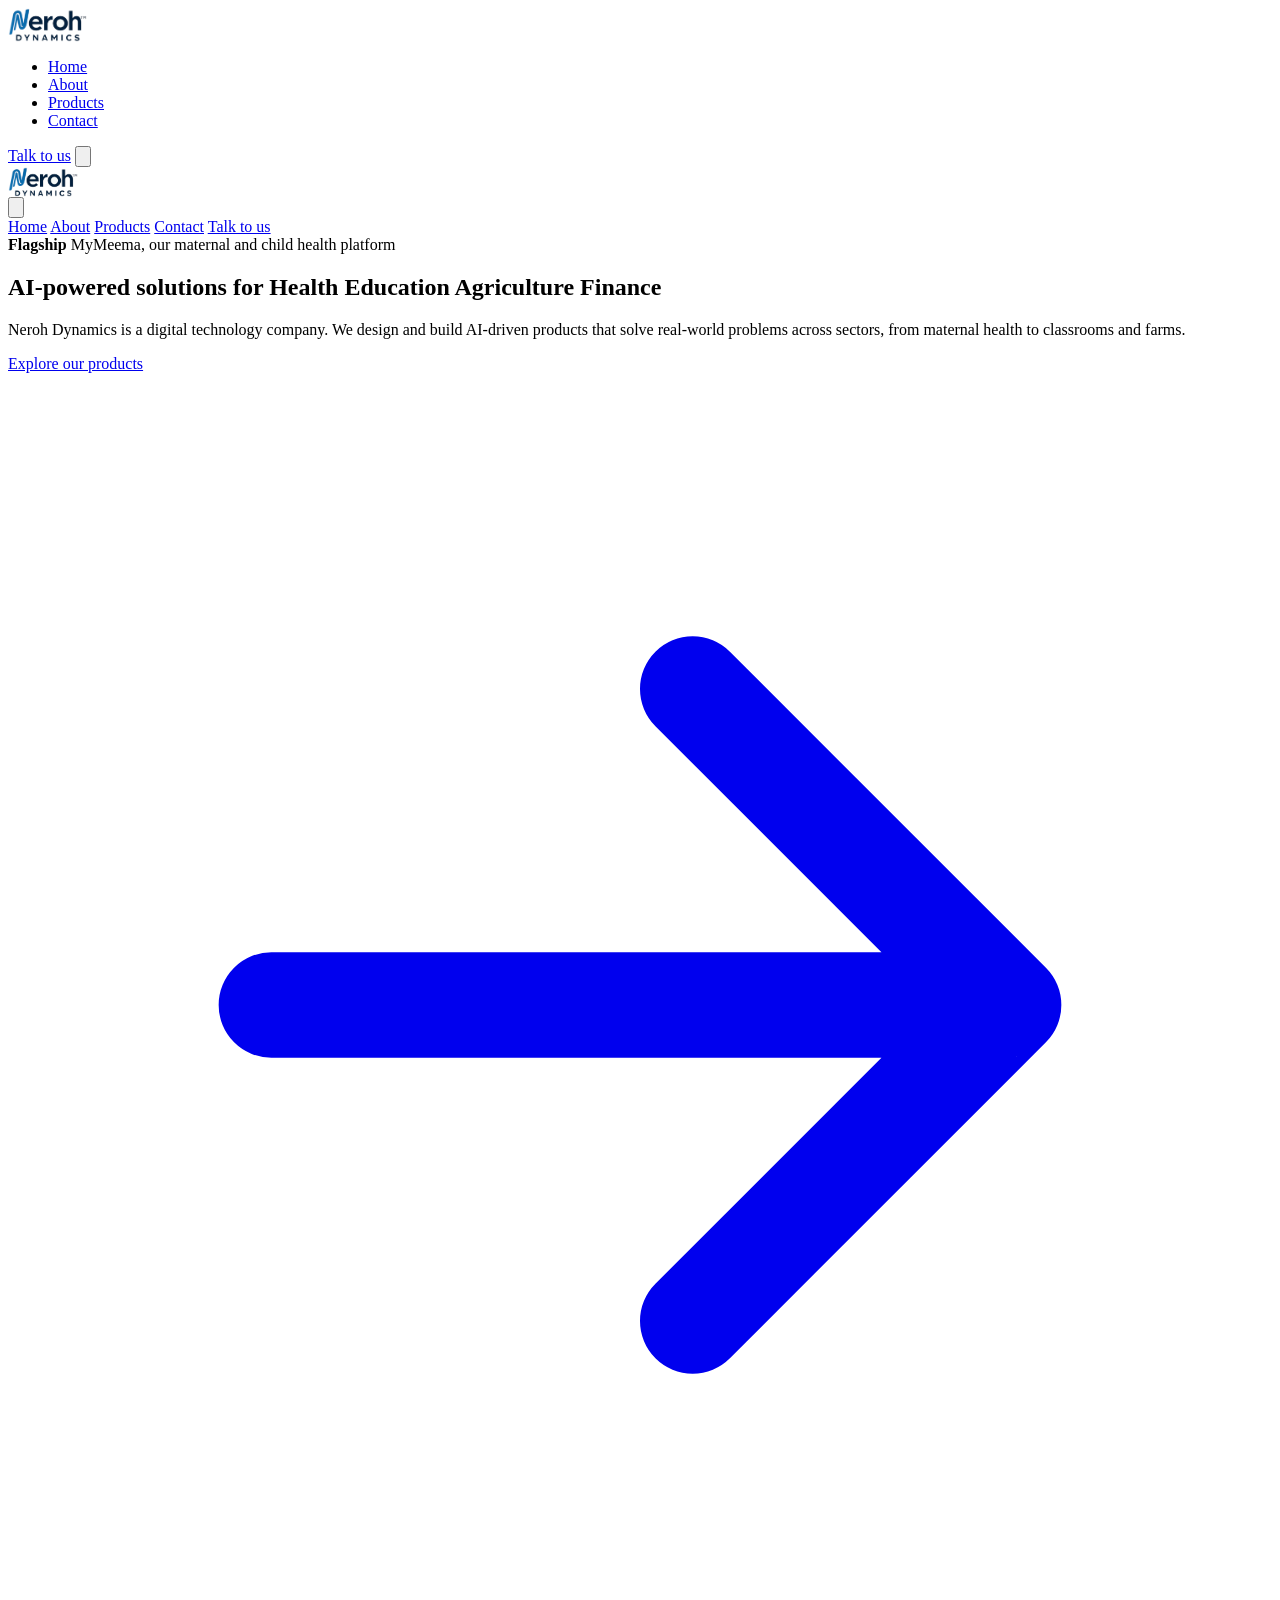
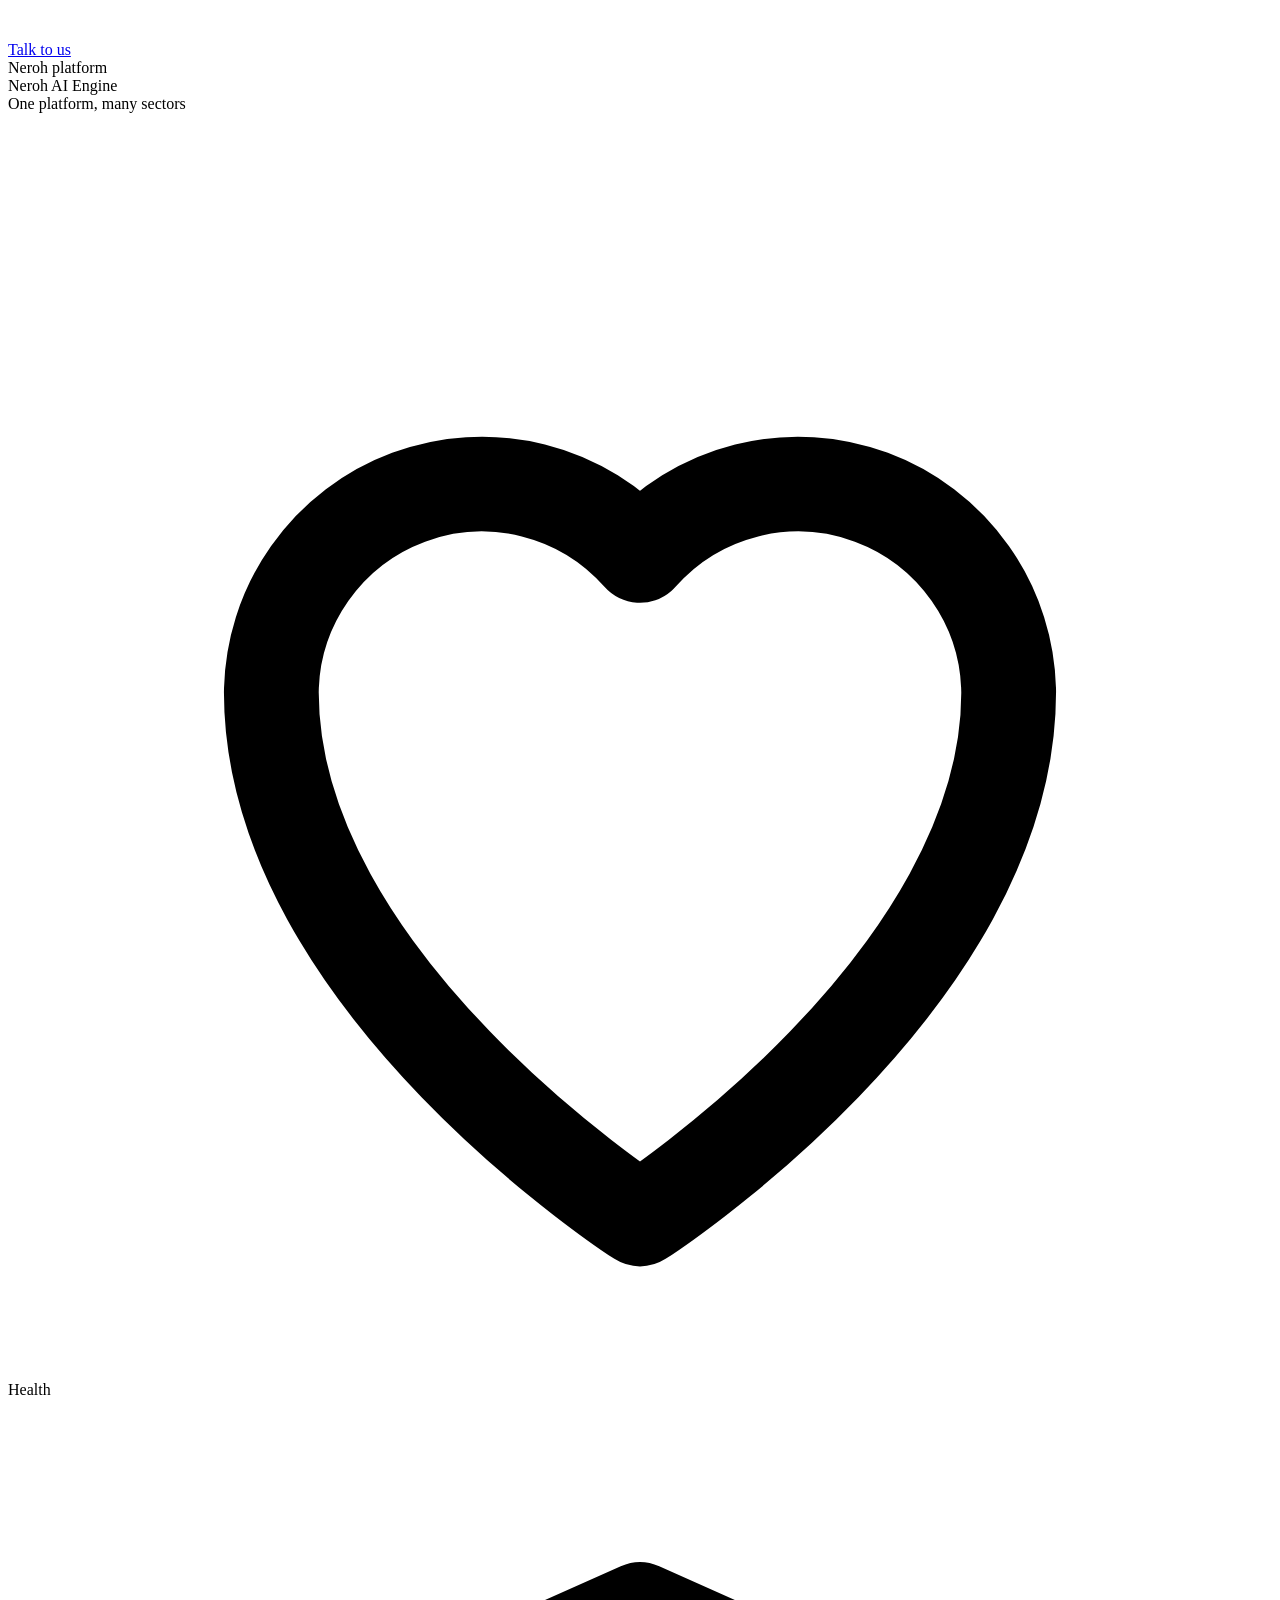
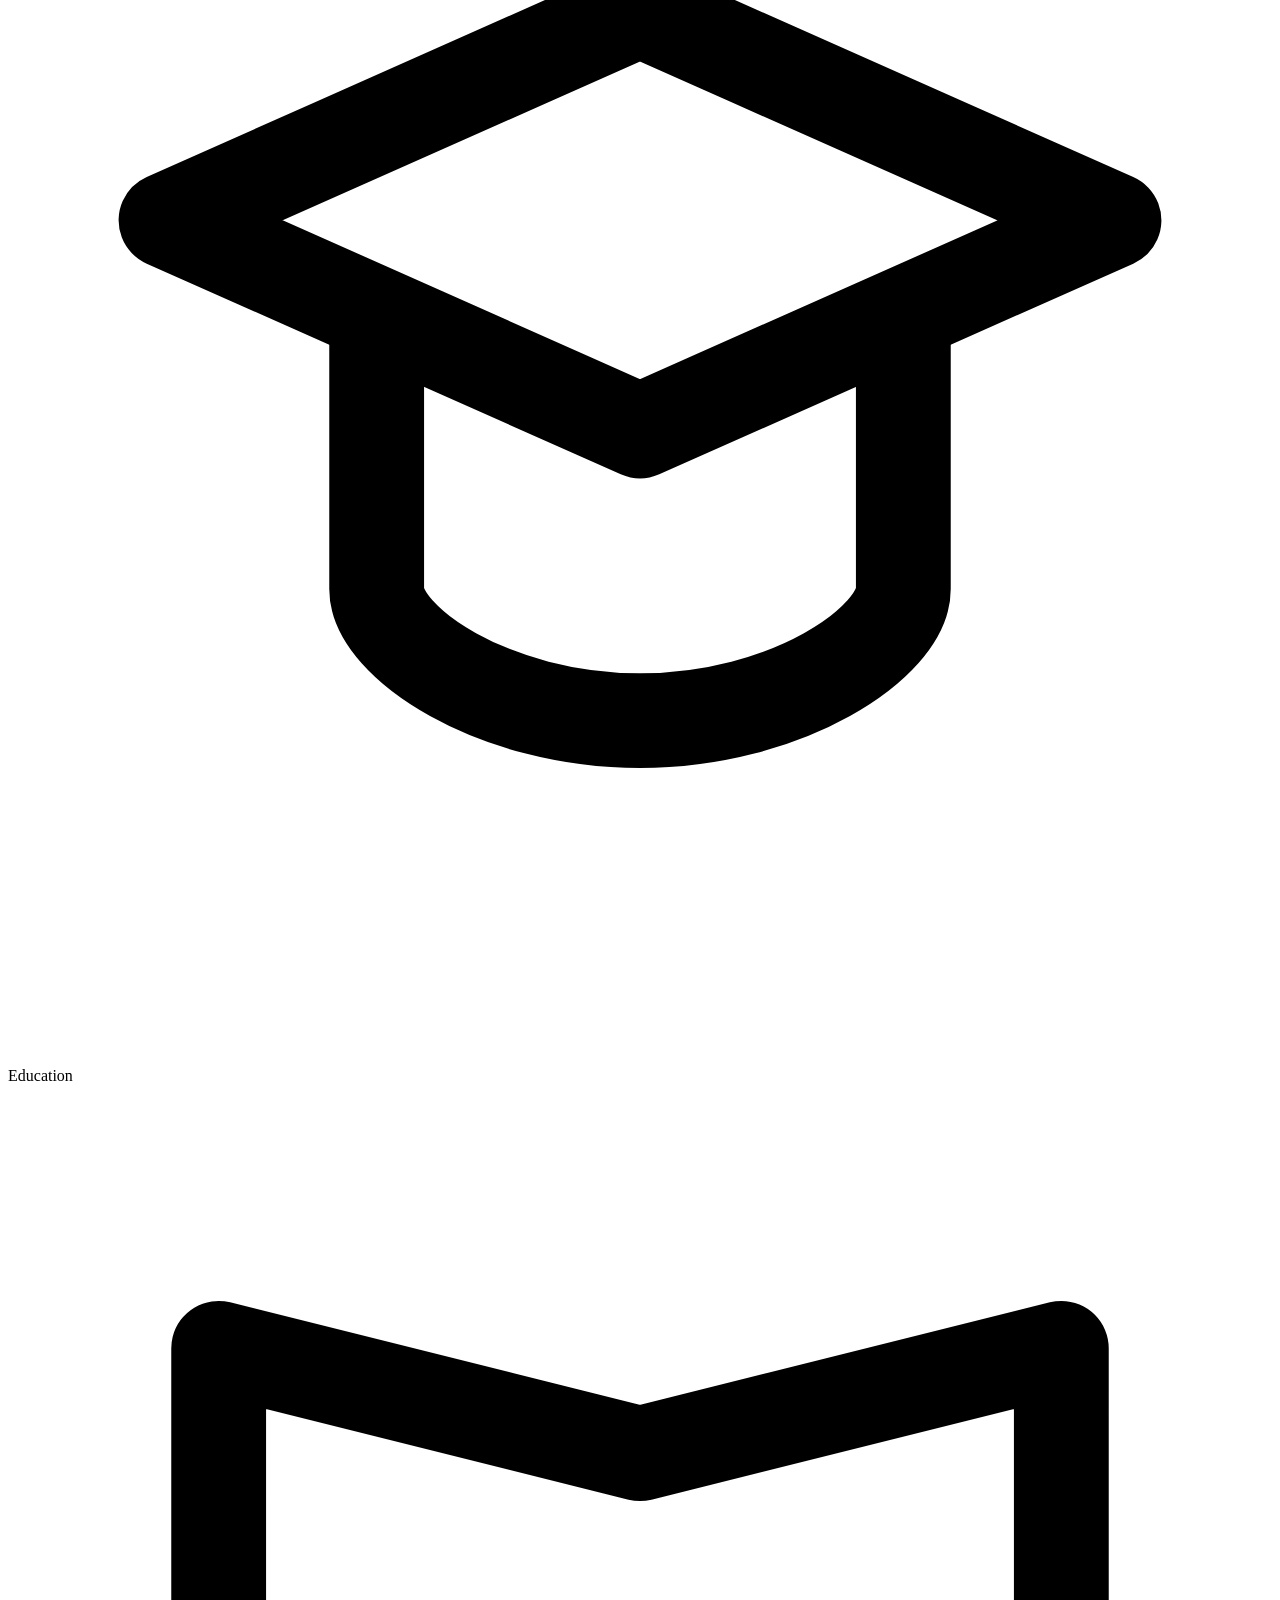
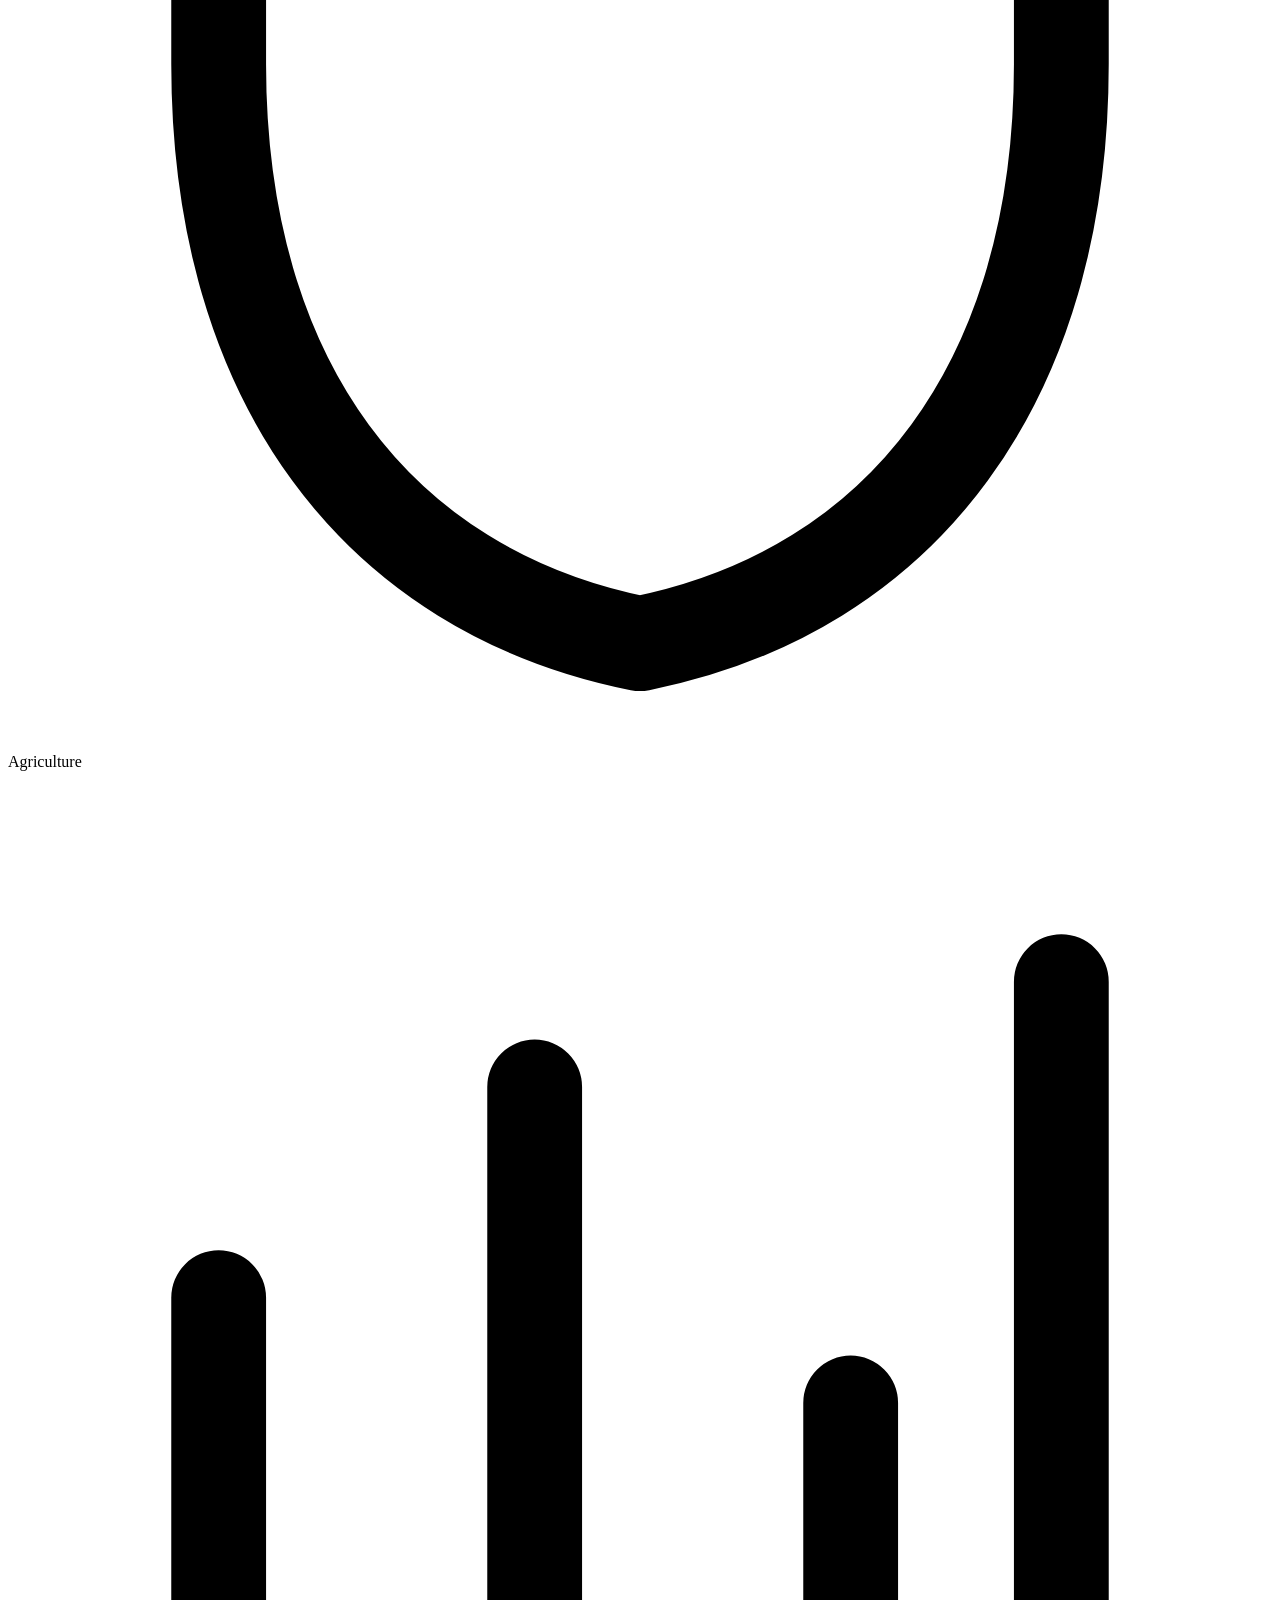
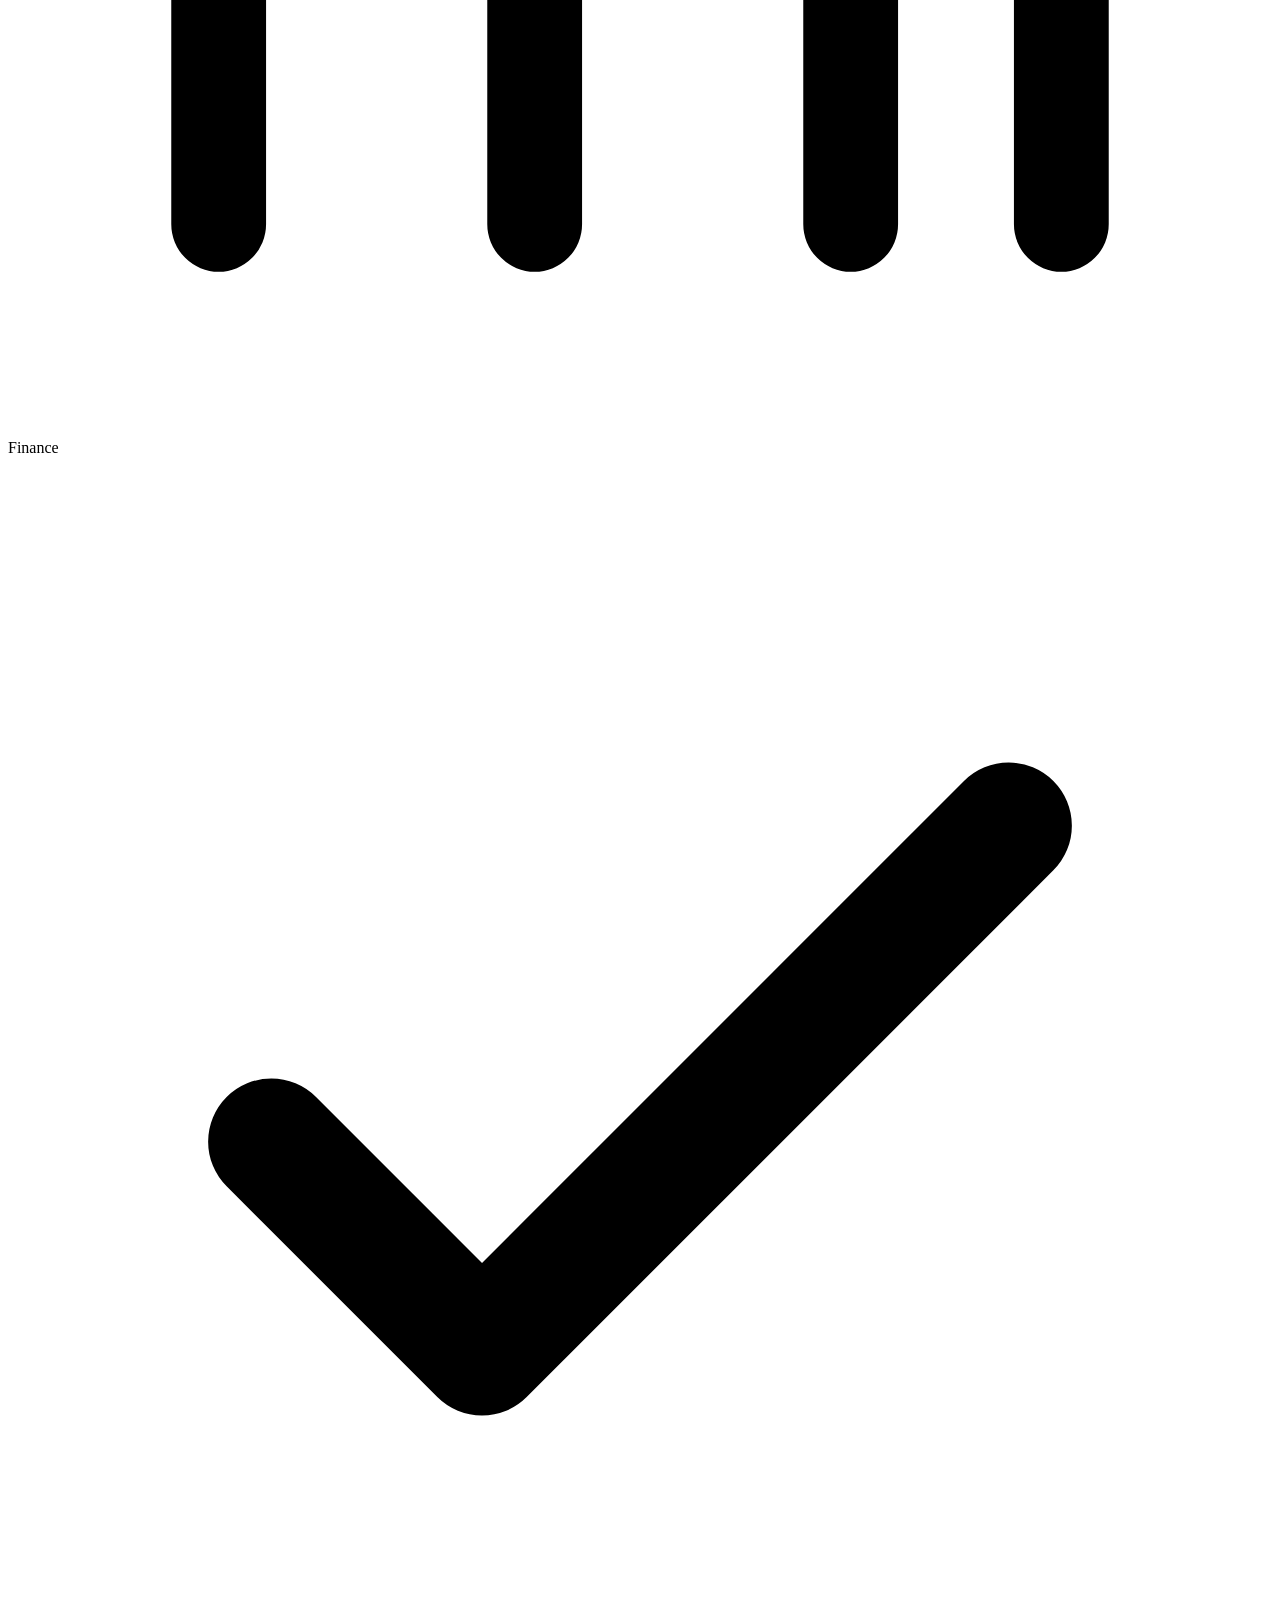
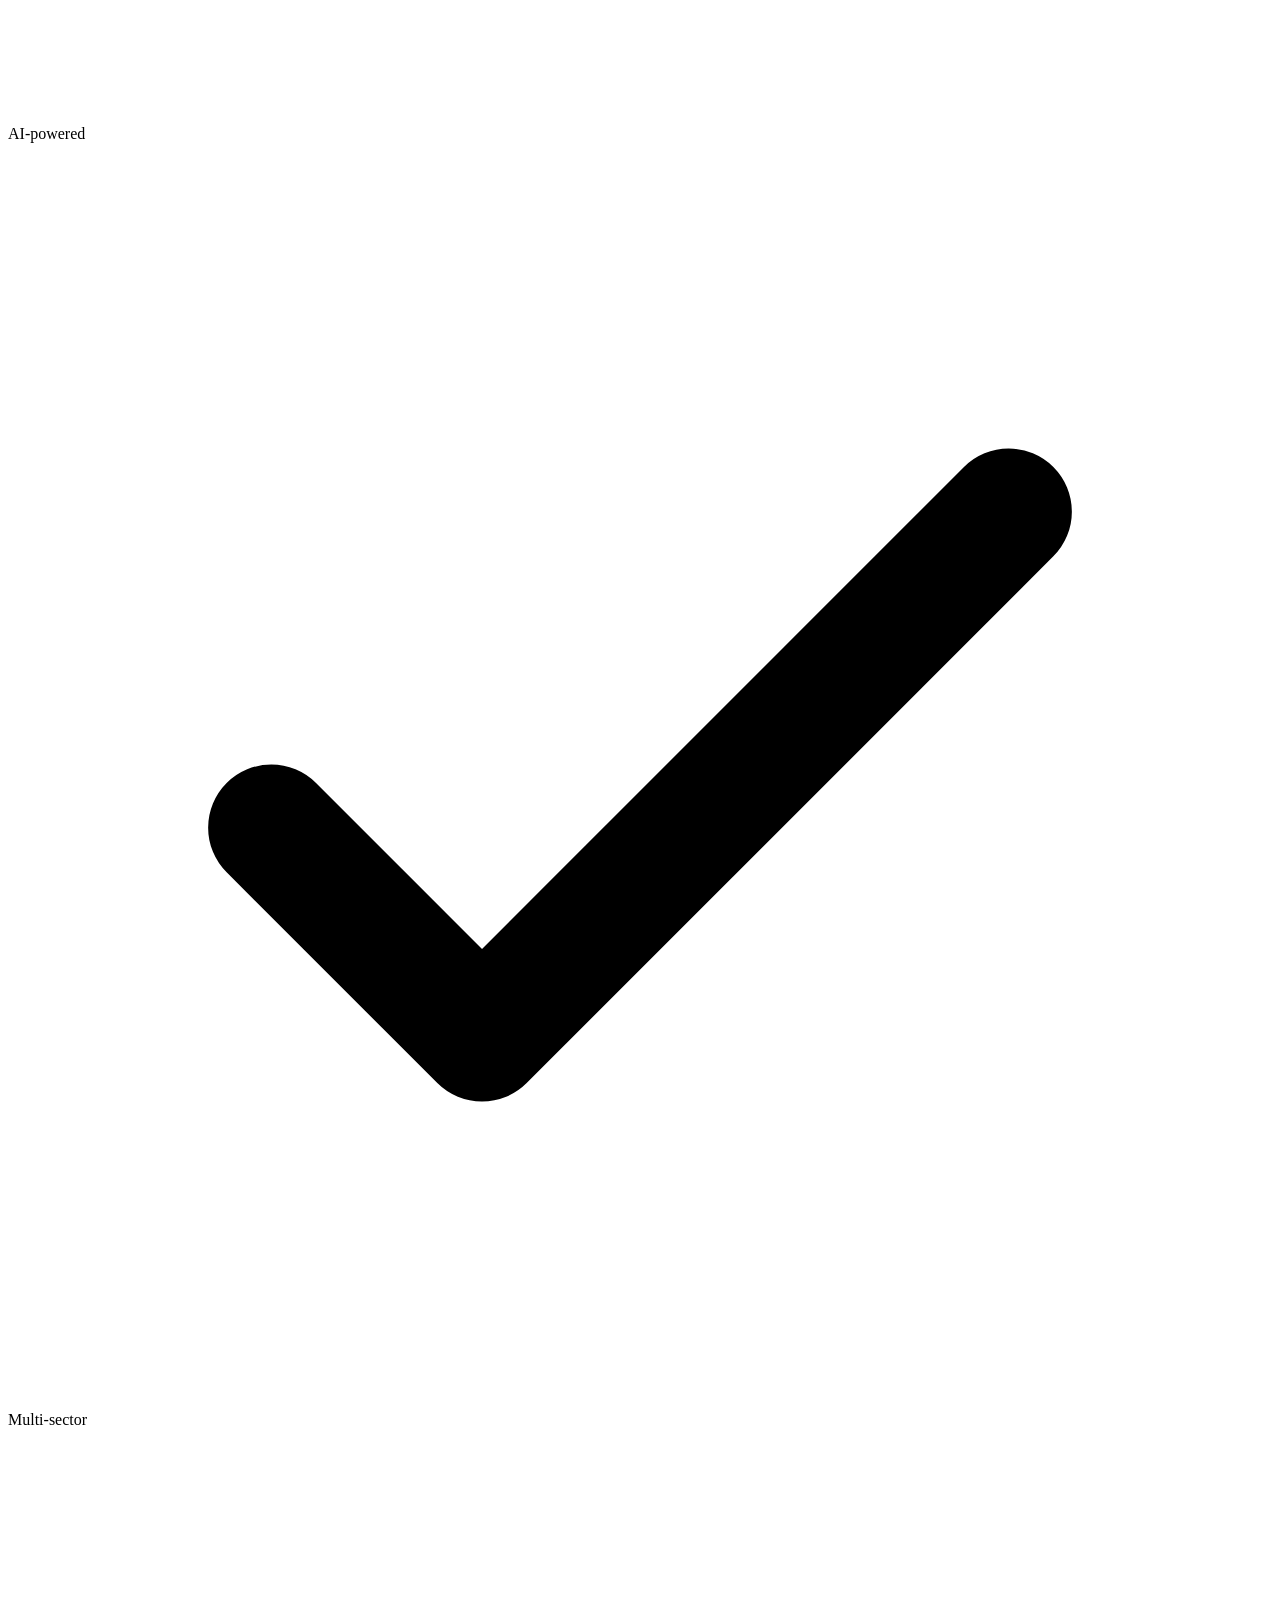
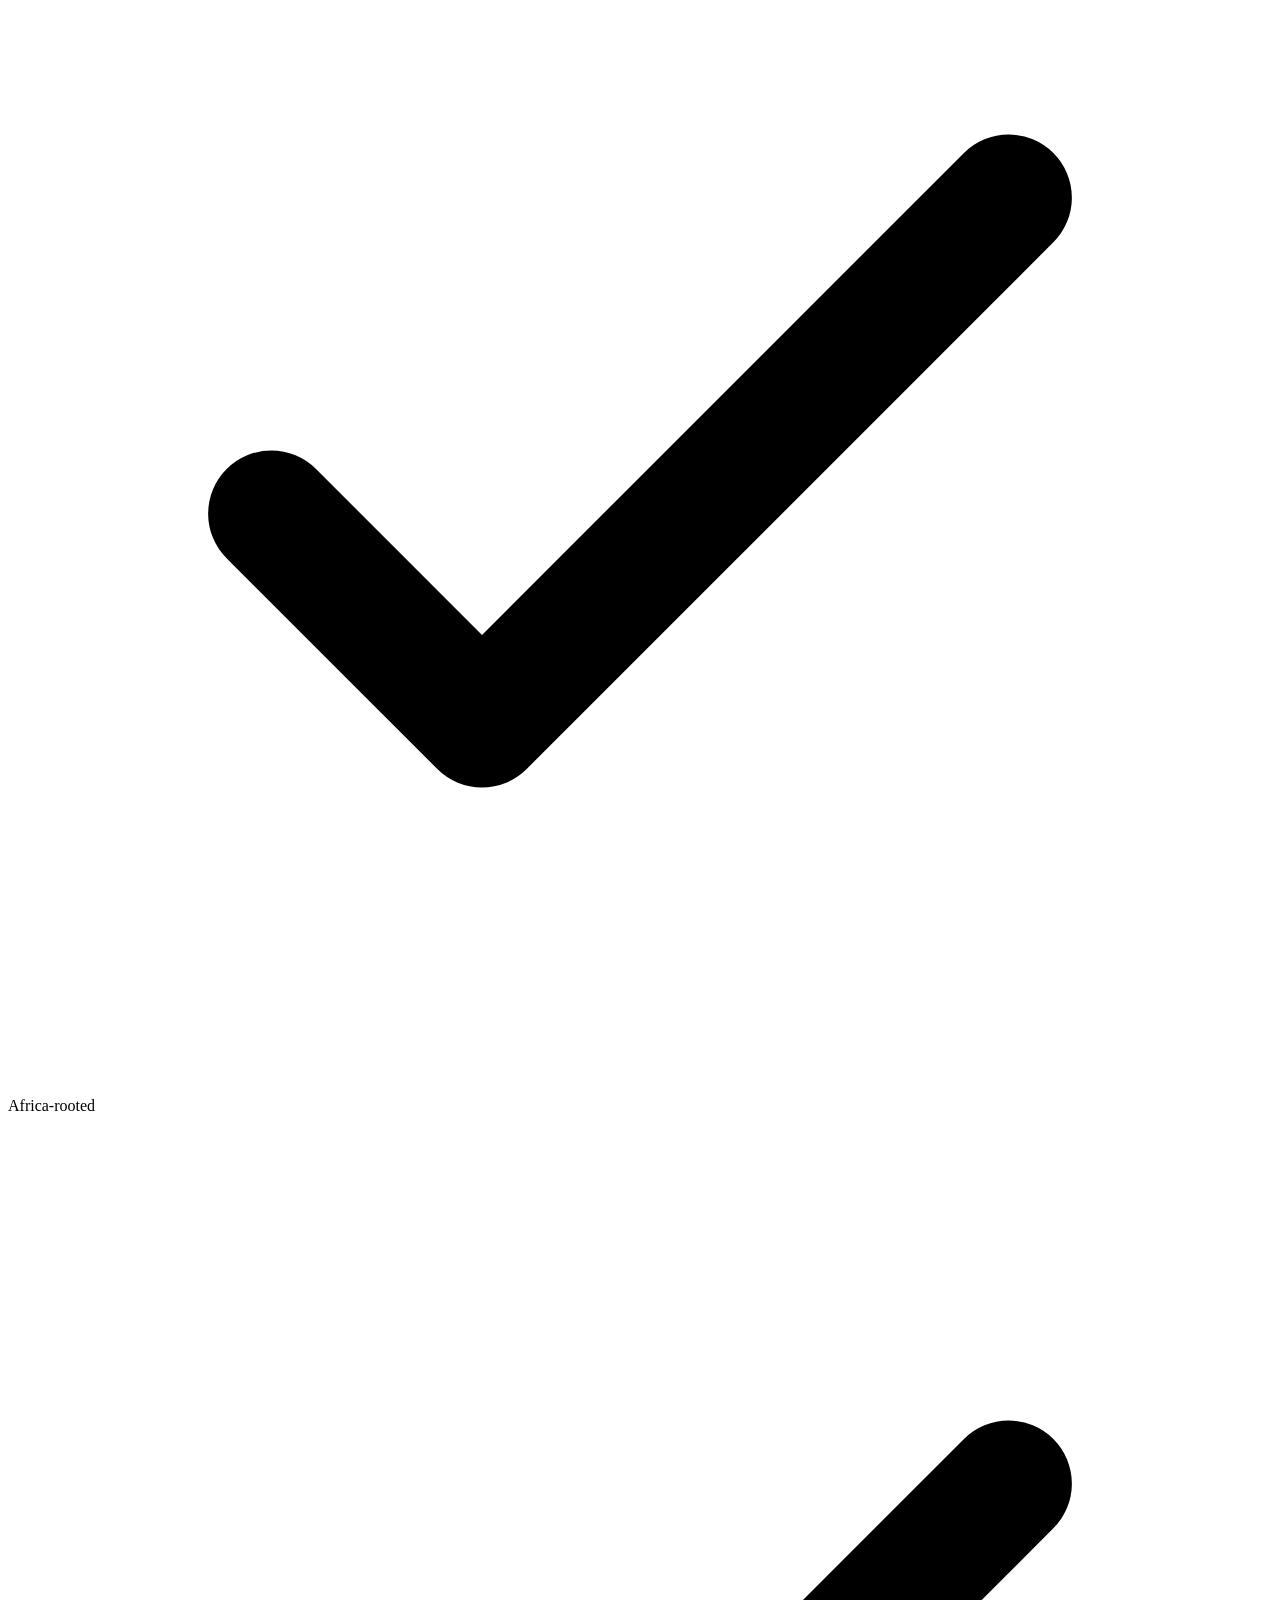
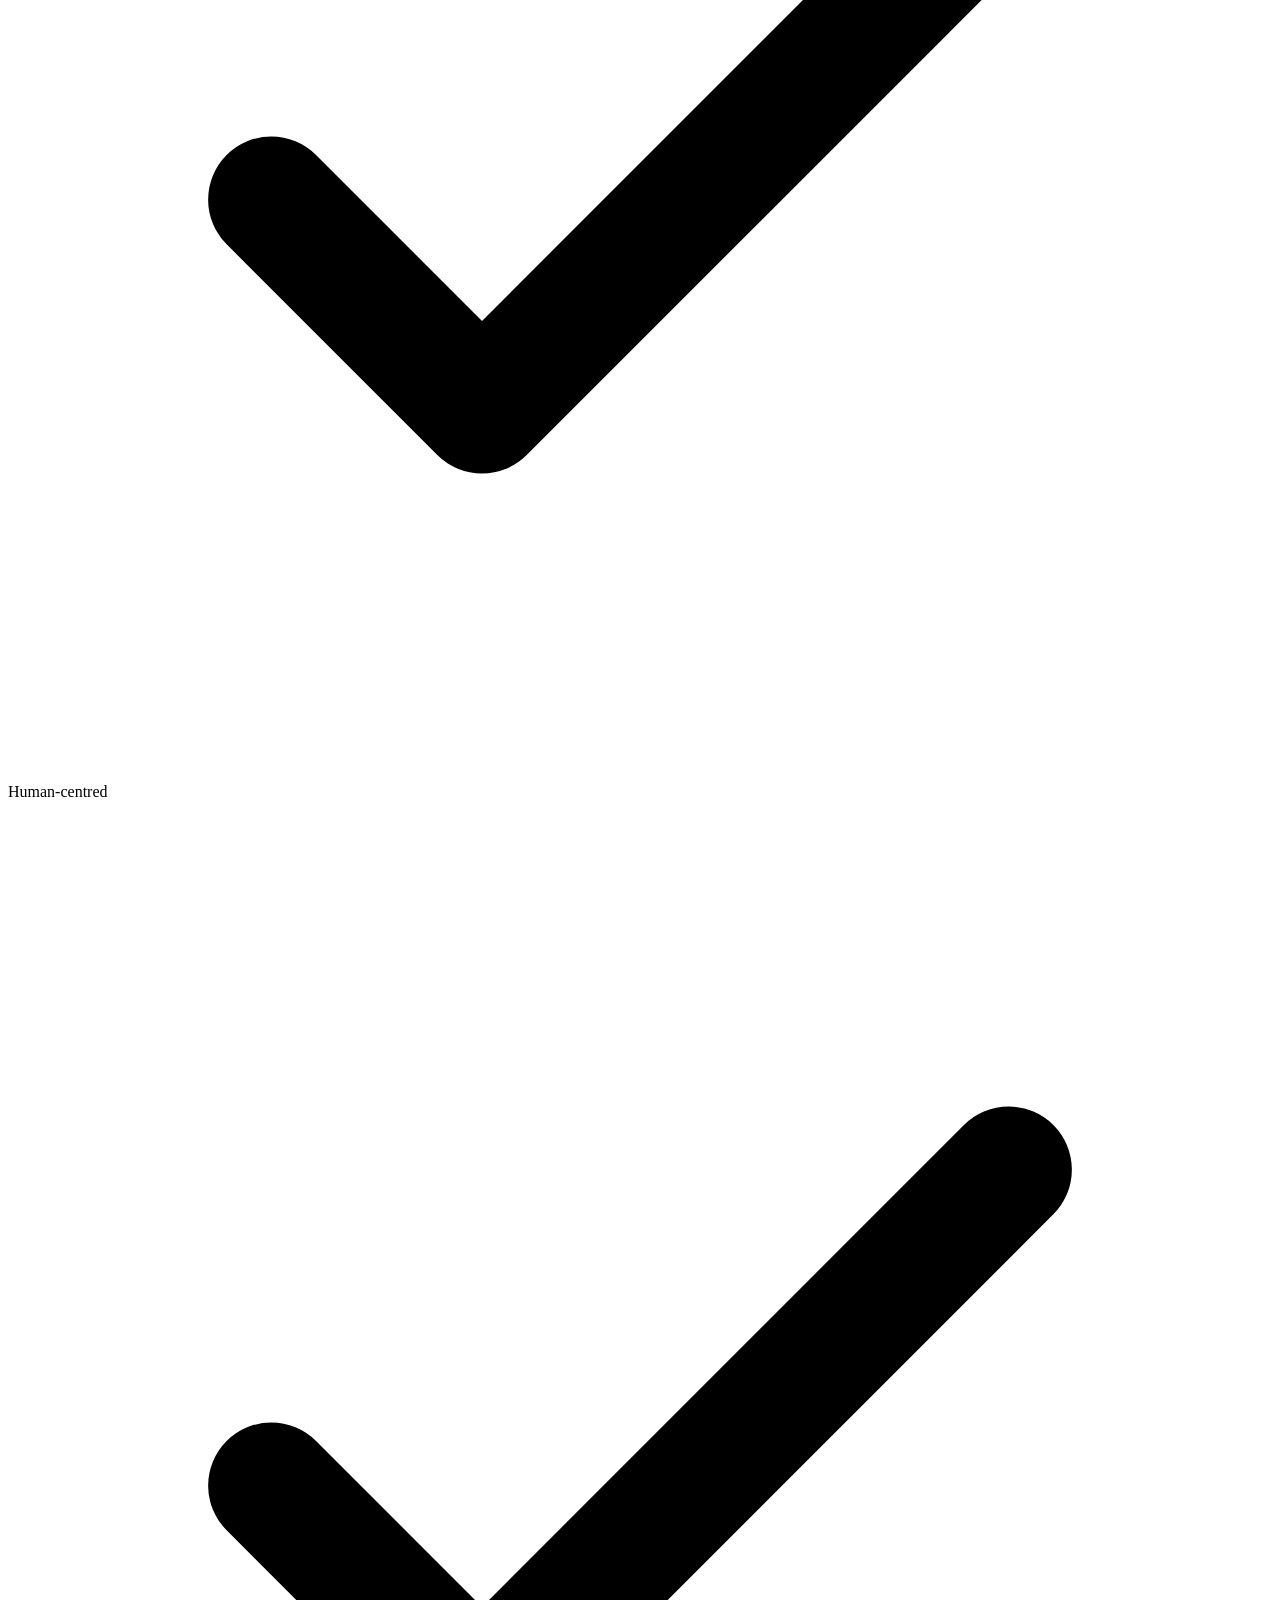
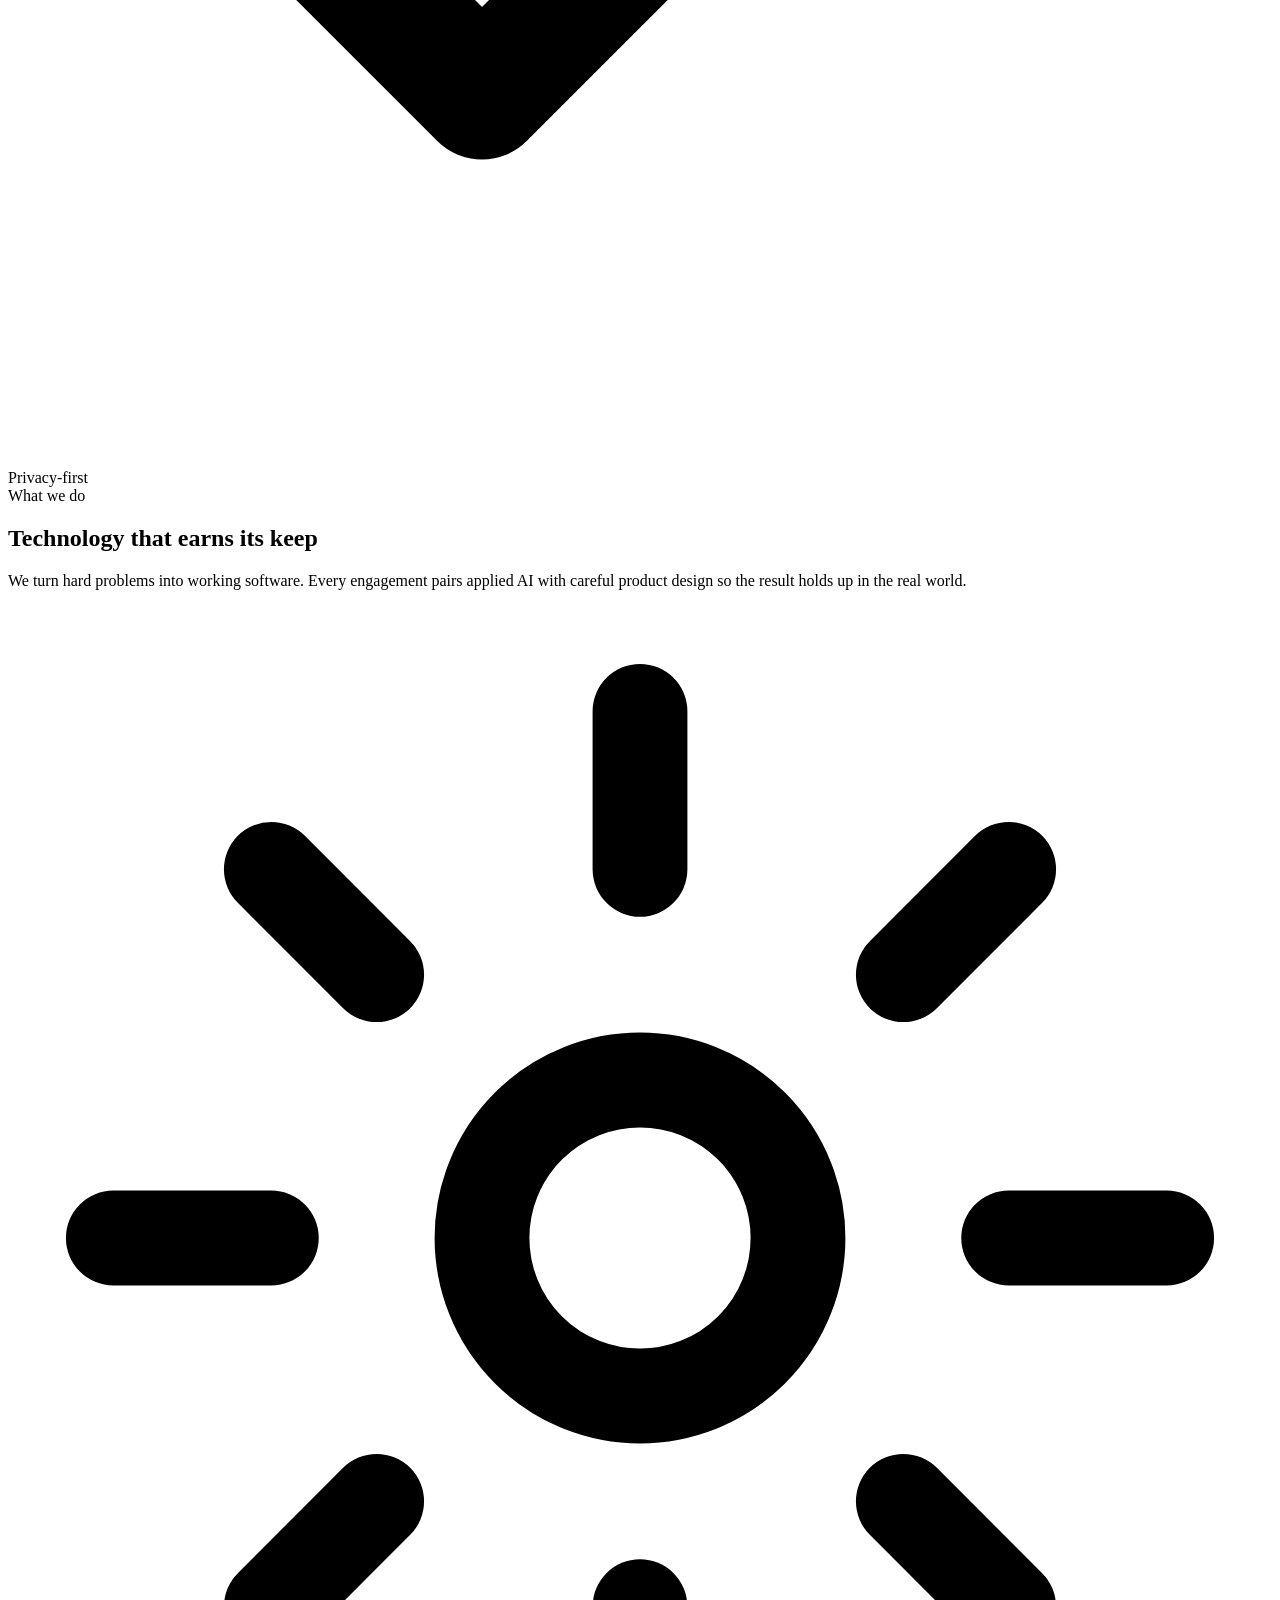
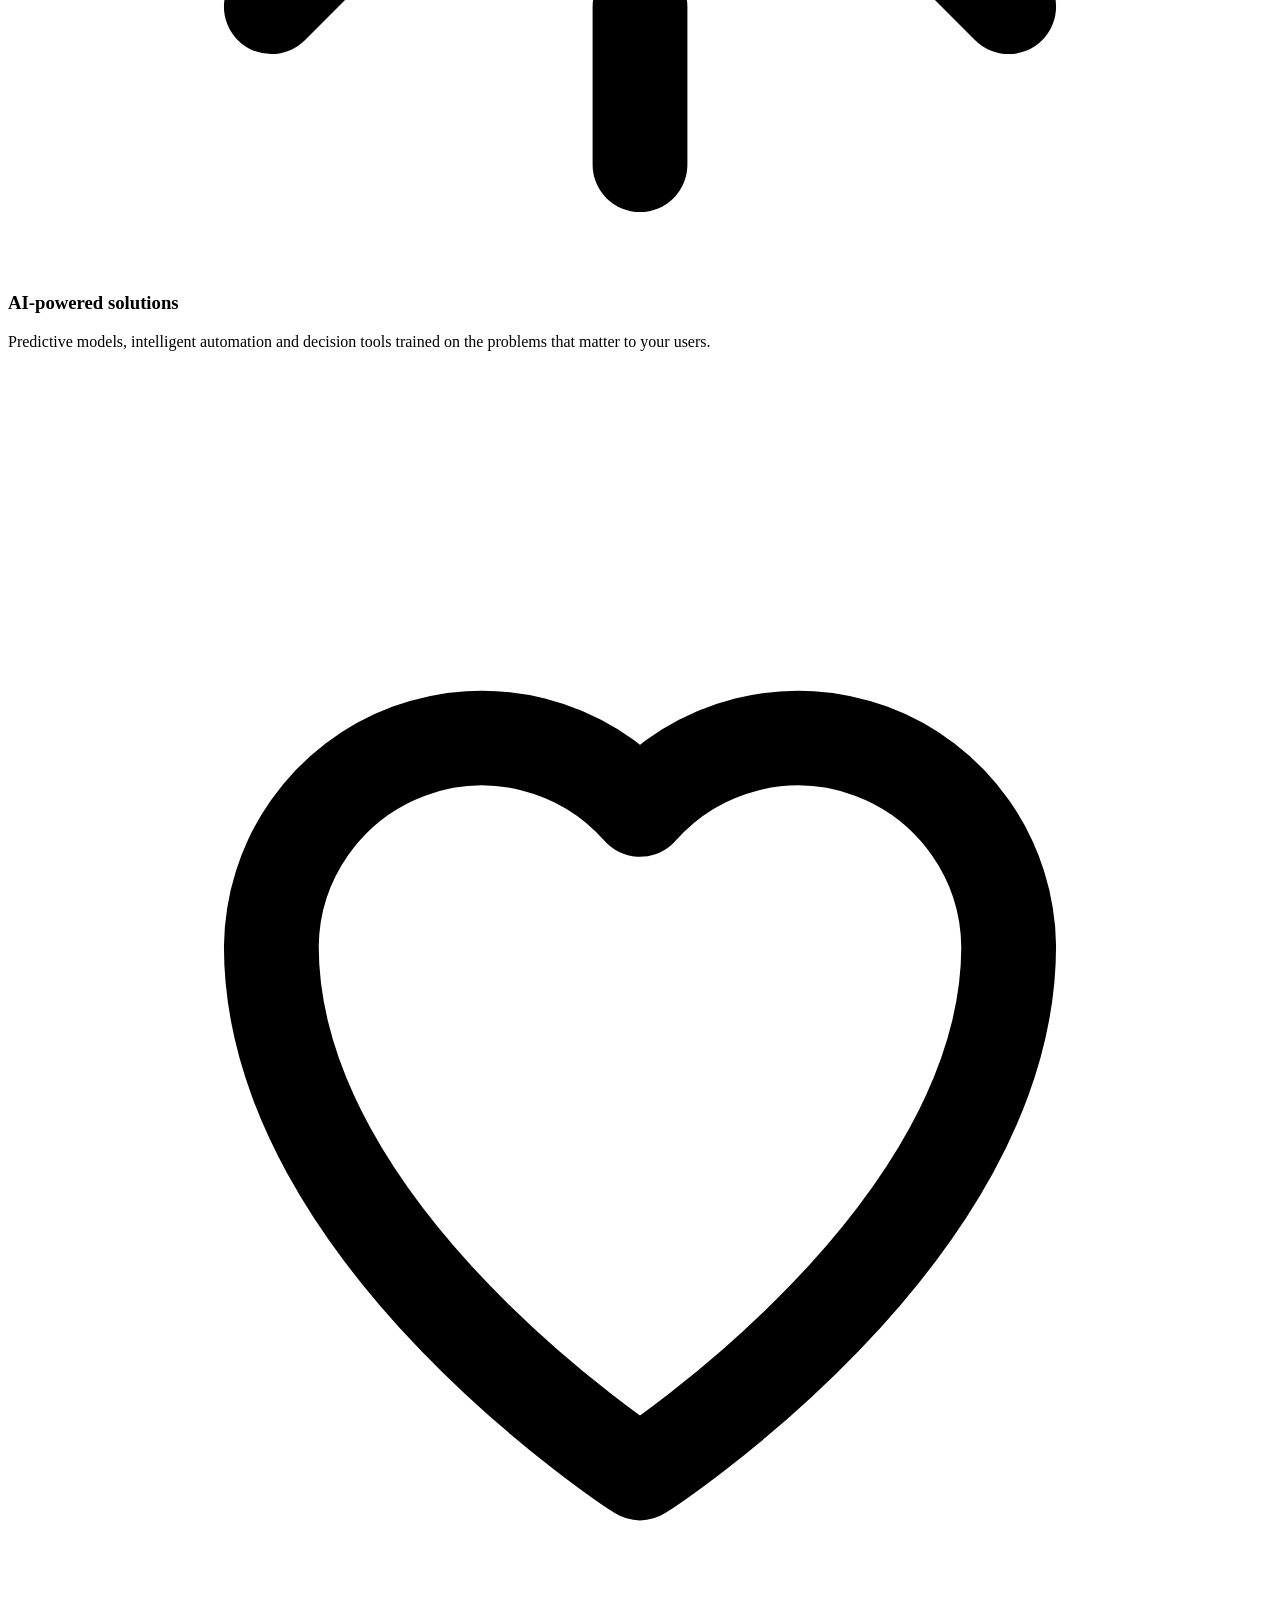
==== commit 83393025: "Add files via upload" ====
--- a/index.html
+++ b/index.html
@@ -19,7 +19,7 @@
   <header class="site-header">
     <div class="container">
       <nav class="nav">
-        <a href="index.html" class="brand"><span class="brand-mark">N</span>Neroh Dynamics</a>
+        <a href="index.html" class="brand"><img src="logo.png" alt="Neroh Dynamics" style="height:34px;width:auto;display:block"></a>
         <ul class="nav-links">
           <li><a href="index.html">Home</a></li>
           <li><a href="about.html">About</a></li>
@@ -38,7 +38,7 @@
   <div class="scrim"></div>
   <aside class="mobile-panel">
     <div class="m-head">
-      <a href="index.html" class="brand"><span class="brand-mark">N</span>Neroh</a>
+      <a href="index.html" class="brand"><img src="logo.png" alt="Neroh Dynamics" style="height:30px;width:auto;display:block"></a>
       <button class="m-close" aria-label="Close menu">
         <svg viewBox="0 0 24 24" fill="none"><path d="M18 6L6 18M6 6l12 12" stroke="currentColor" stroke-width="2" stroke-linecap="round"/></svg>
       </button>
@@ -251,7 +251,7 @@
     <div class="container">
       <div class="footer-grid">
         <div class="footer-brand">
-          <a href="index.html" class="brand"><span class="brand-mark">N</span>Neroh Dynamics</a>
+          <a href="index.html" class="brand"><img src="logo-white.png" alt="Neroh Dynamics" style="height:40px;width:auto;display:block"></a>
           <p>A digital technology company building AI-powered products that solve real-world problems across sectors.</p>
         </div>
         <div class="footer-col">
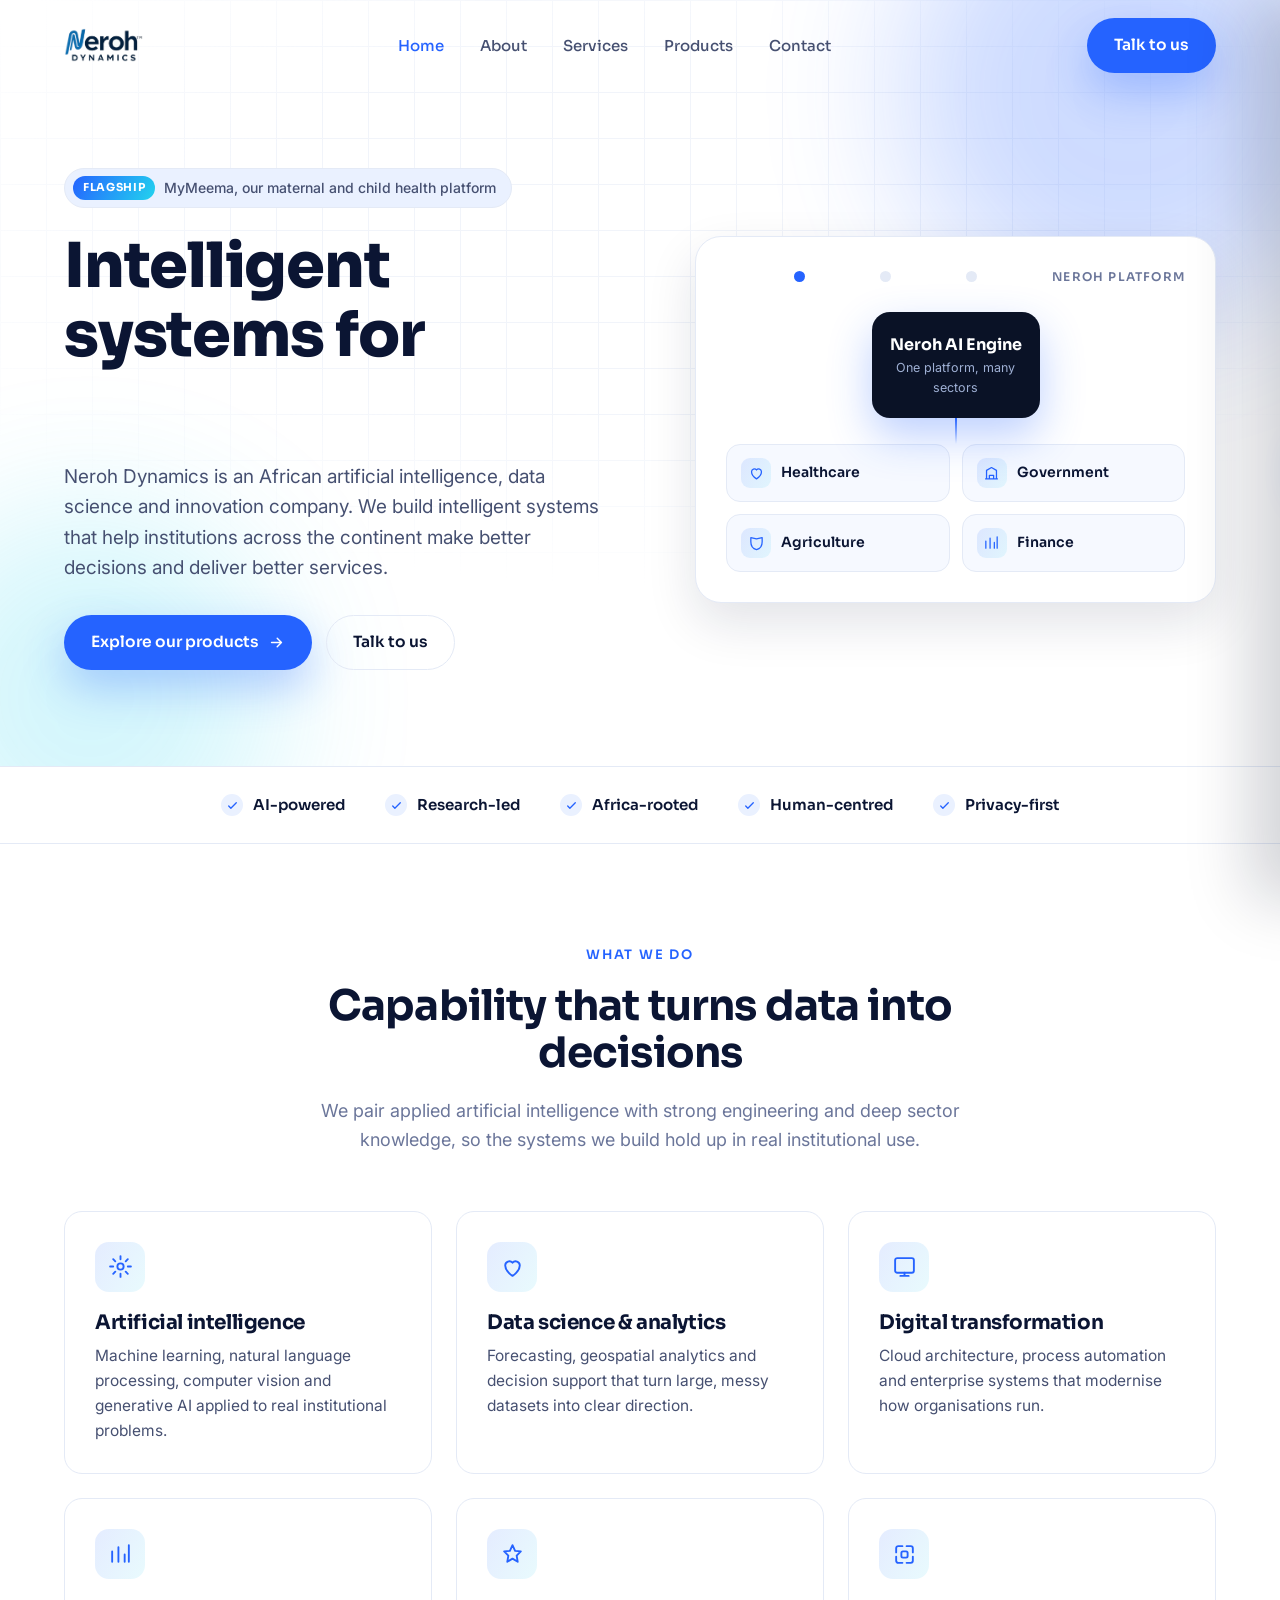
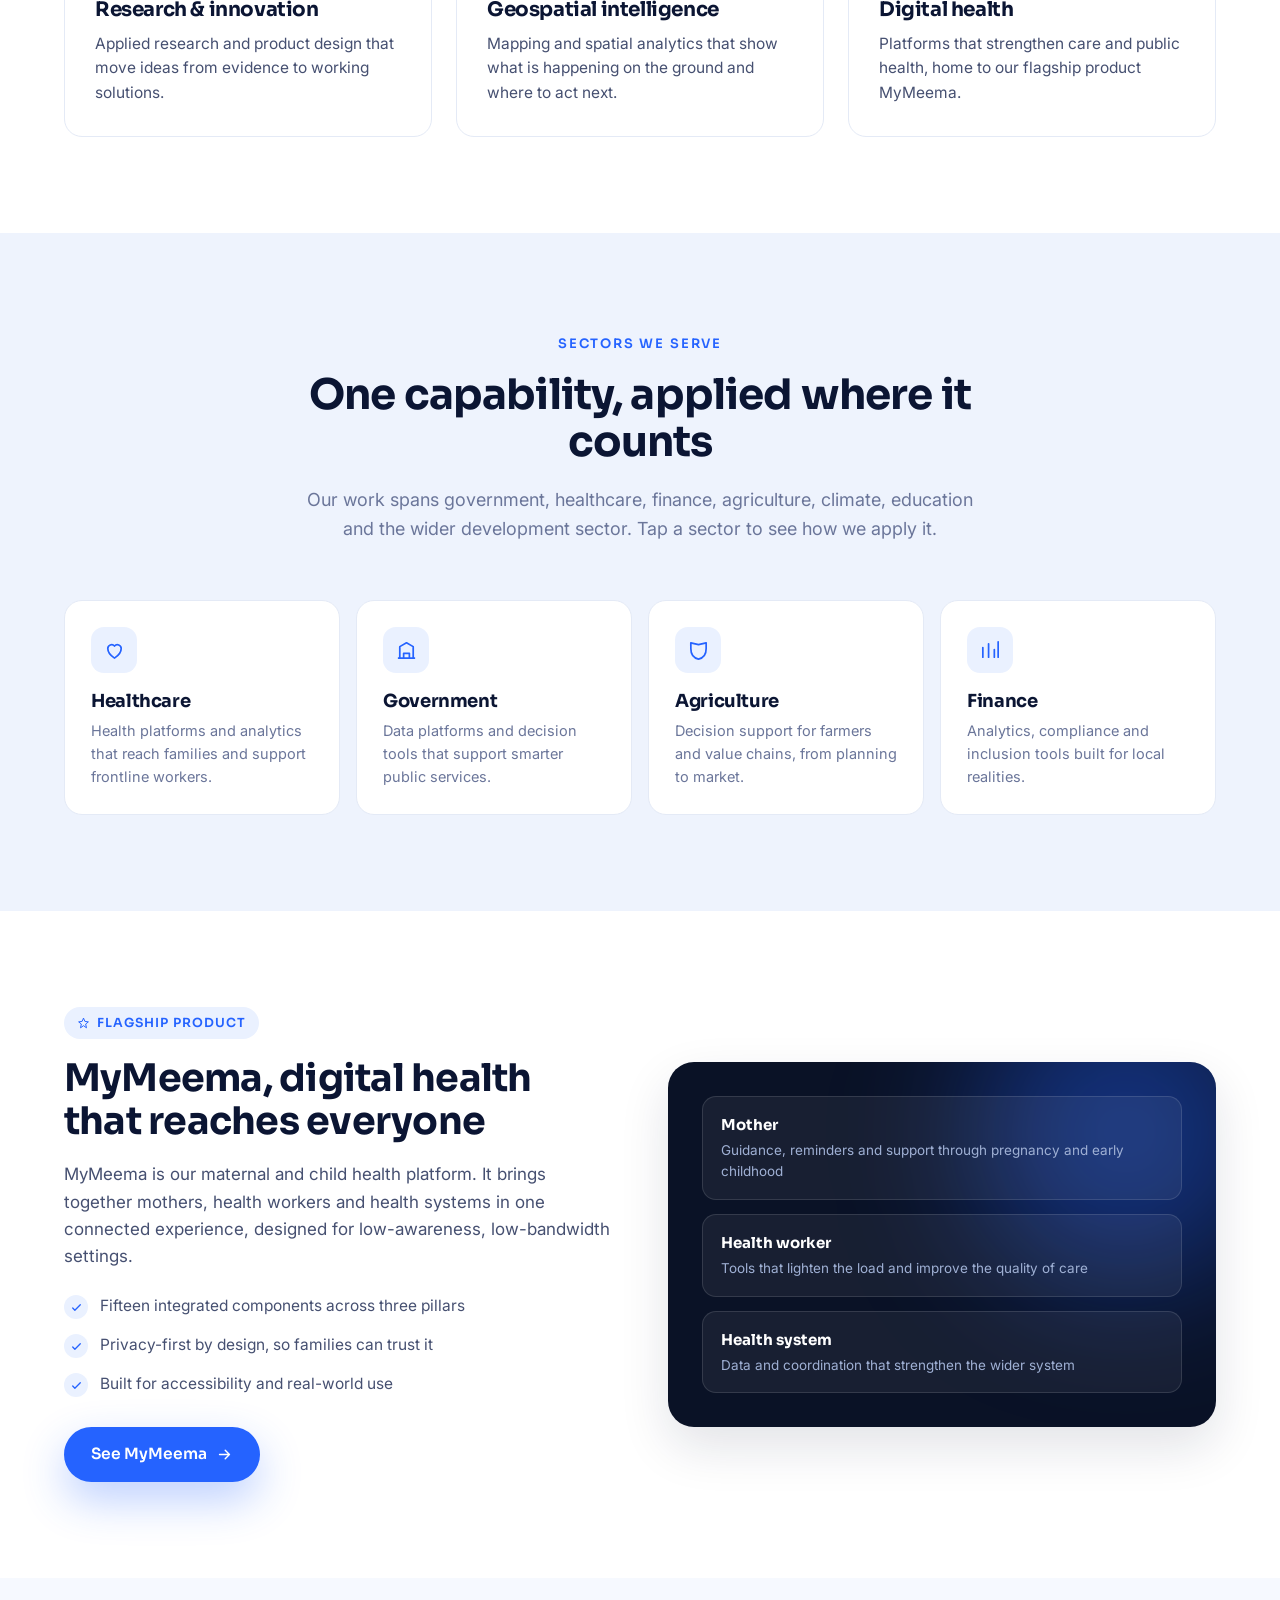
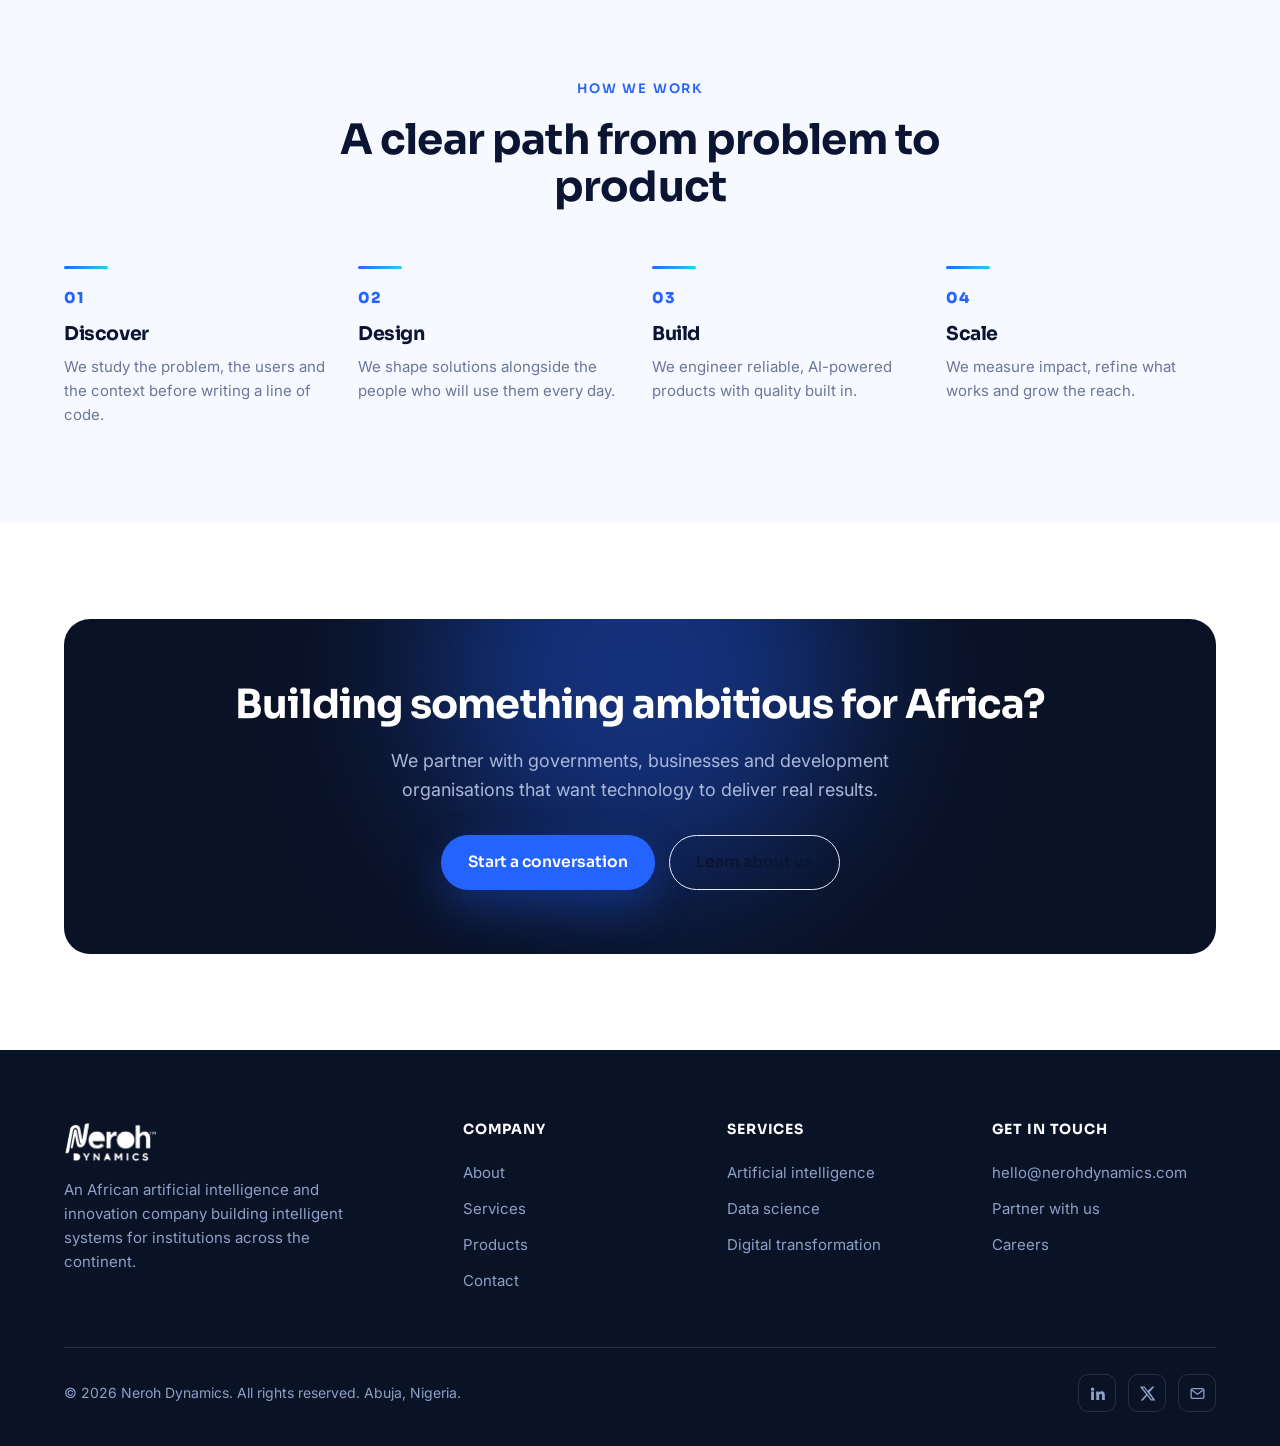
==== commit a380b594: "Add files via upload" ====
--- a/index.html
+++ b/index.html
@@ -3,10 +3,10 @@
 <head>
   <meta charset="UTF-8" />
   <meta name="viewport" content="width=device-width, initial-scale=1.0" />
-  <title>Neroh Dynamics | AI-powered solutions across sectors</title>
-  <meta name="description" content="Neroh Dynamics is a digital technology company building AI-powered products that solve real-world problems across health, education, agriculture and more. Home of MyMeema." />
-  <meta property="og:title" content="Neroh Dynamics | AI-powered solutions across sectors" />
-  <meta property="og:description" content="A digital technology company building AI-powered products that solve real-world problems across sectors." />
+  <title>Neroh Dynamics | AI, data and innovation for Africa</title>
+  <meta name="description" content="Neroh Dynamics is an African artificial intelligence, data science and innovation company building intelligent systems for government, healthcare, finance, agriculture and the wider public sector. Home of MyMeema." />
+  <meta property="og:title" content="Neroh Dynamics | AI, data and innovation for Africa" />
+  <meta property="og:description" content="An African artificial intelligence and innovation company building intelligent systems for institutions across the continent." />
   <meta property="og:type" content="website" />
   <link rel="preconnect" href="https://fonts.googleapis.com" />
   <link rel="preconnect" href="https://fonts.gstatic.com" crossorigin />
@@ -23,6 +23,7 @@
         <ul class="nav-links">
           <li><a href="index.html">Home</a></li>
           <li><a href="about.html">About</a></li>
+          <li><a href="services.html">Services</a></li>
           <li><a href="products.html">Products</a></li>
           <li><a href="contact.html">Contact</a></li>
         </ul>
@@ -45,6 +46,7 @@
     </div>
     <a href="index.html" class="m-link">Home</a>
     <a href="about.html" class="m-link">About</a>
+    <a href="services.html" class="m-link">Services</a>
     <a href="products.html" class="m-link">Products</a>
     <a href="contact.html" class="m-link">Contact</a>
     <a href="contact.html" class="btn btn-primary">Talk to us</a>
@@ -61,15 +63,16 @@
       <div class="hero-grid">
         <div class="hero-copy">
           <span class="hero-pill"><b>Flagship</b> MyMeema, our maternal and child health platform</span>
-          <h1>AI-powered solutions for
+          <h1>Intelligent systems for
             <span class="rotator grad-text">
-              <span class="word">Health</span>
-              <span class="word">Education</span>
+              <span class="word">Government</span>
+              <span class="word">Healthcare</span>
+              <span class="word">Finance</span>
               <span class="word">Agriculture</span>
-              <span class="word">Finance</span>
+              <span class="word">Climate</span>
             </span>
           </h1>
-          <p class="lede">Neroh Dynamics is a digital technology company. We design and build AI-driven products that solve real-world problems across sectors, from maternal health to classrooms and farms.</p>
+          <p class="lede">Neroh Dynamics is an African artificial intelligence, data science and innovation company. We build intelligent systems that help institutions across the continent make better decisions and deliver better services.</p>
           <div class="hero-actions">
             <a href="products.html" class="btn btn-primary">Explore our products
               <svg viewBox="0 0 24 24" fill="none"><path d="M5 12h14M13 6l6 6-6 6" stroke="currentColor" stroke-width="2" stroke-linecap="round" stroke-linejoin="round"/></svg>
@@ -89,8 +92,8 @@
             <div class="s">One platform, many sectors</div>
           </div>
           <div class="engine-sectors">
-            <div class="sector-chip"><span class="ic"><svg viewBox="0 0 24 24" fill="none"><path d="M12 21s-7-4.5-7-10a4 4 0 017-2.6A4 4 0 0119 11c0 5.5-7 10-7 10z" stroke="currentColor" stroke-width="1.8" stroke-linejoin="round"/></svg></span>Health</div>
-            <div class="sector-chip"><span class="ic"><svg viewBox="0 0 24 24" fill="none"><path d="M3 8l9-4 9 4-9 4-9-4z" stroke="currentColor" stroke-width="1.8" stroke-linejoin="round"/><path d="M7 10v5c0 1 2.2 2.5 5 2.5s5-1.5 5-2.5v-5" stroke="currentColor" stroke-width="1.8"/></svg></span>Education</div>
+            <div class="sector-chip"><span class="ic"><svg viewBox="0 0 24 24" fill="none"><path d="M12 21s-7-4.5-7-10a4 4 0 017-2.6A4 4 0 0119 11c0 5.5-7 10-7 10z" stroke="currentColor" stroke-width="1.8" stroke-linejoin="round"/></svg></span>Healthcare</div>
+            <div class="sector-chip"><span class="ic"><svg viewBox="0 0 24 24" fill="none"><path d="M3 21h18M5 21V9l7-4 7 4v12M9 21v-5h6v5" stroke="currentColor" stroke-width="1.8" stroke-linejoin="round"/></svg></span>Government</div>
             <div class="sector-chip"><span class="ic"><svg viewBox="0 0 24 24" fill="none"><path d="M12 22c5-1 8-5 8-11V5l-8 2-8-2v6c0 6 3 10 8 11z" stroke="currentColor" stroke-width="1.8" stroke-linejoin="round"/></svg></span>Agriculture</div>
             <div class="sector-chip"><span class="ic"><svg viewBox="0 0 24 24" fill="none"><path d="M4 20V10M10 20V6M16 20v-8M20 20V4" stroke="currentColor" stroke-width="1.8" stroke-linecap="round"/></svg></span>Finance</div>
           </div>
@@ -104,7 +107,7 @@
     <div class="container">
       <div class="strip-row">
         <div class="strip-item"><span class="tick"><svg viewBox="0 0 24 24" fill="none"><path d="M5 13l4 4L19 7" stroke="currentColor" stroke-width="2.4" stroke-linecap="round" stroke-linejoin="round"/></svg></span>AI-powered</div>
-        <div class="strip-item"><span class="tick"><svg viewBox="0 0 24 24" fill="none"><path d="M5 13l4 4L19 7" stroke="currentColor" stroke-width="2.4" stroke-linecap="round" stroke-linejoin="round"/></svg></span>Multi-sector</div>
+        <div class="strip-item"><span class="tick"><svg viewBox="0 0 24 24" fill="none"><path d="M5 13l4 4L19 7" stroke="currentColor" stroke-width="2.4" stroke-linecap="round" stroke-linejoin="round"/></svg></span>Research-led</div>
         <div class="strip-item"><span class="tick"><svg viewBox="0 0 24 24" fill="none"><path d="M5 13l4 4L19 7" stroke="currentColor" stroke-width="2.4" stroke-linecap="round" stroke-linejoin="round"/></svg></span>Africa-rooted</div>
         <div class="strip-item"><span class="tick"><svg viewBox="0 0 24 24" fill="none"><path d="M5 13l4 4L19 7" stroke="currentColor" stroke-width="2.4" stroke-linecap="round" stroke-linejoin="round"/></svg></span>Human-centred</div>
         <div class="strip-item"><span class="tick"><svg viewBox="0 0 24 24" fill="none"><path d="M5 13l4 4L19 7" stroke="currentColor" stroke-width="2.4" stroke-linecap="round" stroke-linejoin="round"/></svg></span>Privacy-first</div>
@@ -117,39 +120,39 @@
     <div class="container">
       <div class="section-head center reveal">
         <span class="eyebrow">What we do</span>
-        <h2>Technology that earns its keep</h2>
-        <p>We turn hard problems into working software. Every engagement pairs applied AI with careful product design so the result holds up in the real world.</p>
+        <h2>Capability that turns data into decisions</h2>
+        <p>We pair applied artificial intelligence with strong engineering and deep sector knowledge, so the systems we build hold up in real institutional use.</p>
       </div>
       <div class="grid-3">
         <div class="card reveal">
           <div class="card-ic"><svg viewBox="0 0 24 24" fill="none"><circle cx="12" cy="12" r="3" stroke="currentColor" stroke-width="1.8"/><path d="M12 2v3M12 19v3M2 12h3M19 12h3M5 5l2 2M17 17l2 2M19 5l-2 2M7 17l-2 2" stroke="currentColor" stroke-width="1.8" stroke-linecap="round"/></svg></div>
-          <h3>AI-powered solutions</h3>
-          <p>Predictive models, intelligent automation and decision tools trained on the problems that matter to your users.</p>
+          <h3>Artificial intelligence</h3>
+          <p>Machine learning, natural language processing, computer vision and generative AI applied to real institutional problems.</p>
         </div>
         <div class="card reveal">
           <div class="card-ic"><svg viewBox="0 0 24 24" fill="none"><path d="M12 21s-7-4.5-7-10a4 4 0 017-2.6A4 4 0 0119 11c0 5.5-7 10-7 10z" stroke="currentColor" stroke-width="1.8" stroke-linejoin="round"/></svg></div>
+          <h3>Data science &amp; analytics</h3>
+          <p>Forecasting, geospatial analytics and decision support that turn large, messy datasets into clear direction.</p>
+        </div>
+        <div class="card reveal">
+          <div class="card-ic"><svg viewBox="0 0 24 24" fill="none"><rect x="3" y="4" width="18" height="14" rx="2" stroke="currentColor" stroke-width="1.8"/><path d="M8 21h8M12 18v3" stroke="currentColor" stroke-width="1.8" stroke-linecap="round"/></svg></div>
+          <h3>Digital transformation</h3>
+          <p>Cloud architecture, process automation and enterprise systems that modernise how organisations run.</p>
+        </div>
+        <div class="card reveal">
+          <div class="card-ic"><svg viewBox="0 0 24 24" fill="none"><path d="M4 19V9M10 19V5M16 19v-7M20 19V3" stroke="currentColor" stroke-width="1.8" stroke-linecap="round"/></svg></div>
+          <h3>Research &amp; innovation</h3>
+          <p>Applied research and product design that move ideas from evidence to working solutions.</p>
+        </div>
+        <div class="card reveal">
+          <div class="card-ic"><svg viewBox="0 0 24 24" fill="none"><path d="M12 3l2.5 5.5L20 9l-4 4 1 6-5-3-5 3 1-6-4-4 5.5-.5L12 3z" stroke="currentColor" stroke-width="1.8" stroke-linejoin="round"/></svg></div>
+          <h3>Geospatial intelligence</h3>
+          <p>Mapping and spatial analytics that show what is happening on the ground and where to act next.</p>
+        </div>
+        <div class="card reveal">
+          <div class="card-ic"><svg viewBox="0 0 24 24" fill="none"><path d="M10 4H6a2 2 0 00-2 2v4M14 4h4a2 2 0 012 2v4M10 20H6a2 2 0 01-2-2v-4M14 20h4a2 2 0 002-2v-4" stroke="currentColor" stroke-width="1.8" stroke-linecap="round"/><rect x="9" y="9" width="6" height="6" rx="1.5" stroke="currentColor" stroke-width="1.8"/></svg></div>
           <h3>Digital health</h3>
-          <p>Platforms that support mothers, health workers and the systems around them. Home of our flagship product, MyMeema.</p>
-        </div>
-        <div class="card reveal">
-          <div class="card-ic"><svg viewBox="0 0 24 24" fill="none"><rect x="3" y="4" width="18" height="14" rx="2" stroke="currentColor" stroke-width="1.8"/><path d="M8 21h8M12 18v3" stroke="currentColor" stroke-width="1.8" stroke-linecap="round"/></svg></div>
-          <h3>Product design &amp; engineering</h3>
-          <p>End-to-end delivery of web and mobile products, designed with the people who will use them and built to last.</p>
-        </div>
-        <div class="card reveal">
-          <div class="card-ic"><svg viewBox="0 0 24 24" fill="none"><path d="M4 19V9M10 19V5M16 19v-7M20 19V3" stroke="currentColor" stroke-width="1.8" stroke-linecap="round"/></svg></div>
-          <h3>Data &amp; analytics</h3>
-          <p>Clean pipelines, dashboards and monitoring that turn scattered records into decisions leaders can trust.</p>
-        </div>
-        <div class="card reveal">
-          <div class="card-ic"><svg viewBox="0 0 24 24" fill="none"><path d="M12 3l2.5 5.5L20 9l-4 4 1 6-5-3-5 3 1-6-4-4 5.5-.5L12 3z" stroke="currentColor" stroke-width="1.8" stroke-linejoin="round"/></svg></div>
-          <h3>Advisory &amp; strategy</h3>
-          <p>Digital strategy, monitoring and evaluation, and transformation support drawn from deep sector experience.</p>
-        </div>
-        <div class="card reveal">
-          <div class="card-ic"><svg viewBox="0 0 24 24" fill="none"><path d="M10 4H6a2 2 0 00-2 2v4M14 4h4a2 2 0 012 2v4M10 20H6a2 2 0 01-2-2v-4M14 20h4a2 2 0 002-2v-4" stroke="currentColor" stroke-width="1.8" stroke-linecap="round"/><rect x="9" y="9" width="6" height="6" rx="1.5" stroke="currentColor" stroke-width="1.8"/></svg></div>
-          <h3>Automation &amp; tooling</h3>
-          <p>Custom tools that remove manual work, from compliance workflows to reporting, tailored to how your team operates.</p>
+          <p>Platforms that strengthen care and public health, home to our flagship product MyMeema.</p>
         </div>
       </div>
     </div>
@@ -160,29 +163,29 @@
     <div class="container">
       <div class="section-head center reveal">
         <span class="eyebrow">Sectors we serve</span>
-        <h2>One engine, applied where it counts</h2>
-        <p>The same core capability adapts to very different worlds. Tap a sector to see how we apply it.</p>
+        <h2>One capability, applied where it counts</h2>
+        <p>Our work spans government, healthcare, finance, agriculture, climate, education and the wider development sector. Tap a sector to see how we apply it.</p>
       </div>
       <div class="sectors">
         <div class="sector-tile reveal">
           <div class="s-ic"><svg viewBox="0 0 24 24" fill="none"><path d="M12 21s-7-4.5-7-10a4 4 0 017-2.6A4 4 0 0119 11c0 5.5-7 10-7 10z" stroke="currentColor" stroke-width="1.8" stroke-linejoin="round"/></svg></div>
-          <h3>Health</h3>
-          <p>Maternal and child health tools that reach families and support frontline workers.</p>
-        </div>
-        <div class="sector-tile reveal">
-          <div class="s-ic"><svg viewBox="0 0 24 24" fill="none"><path d="M3 8l9-4 9 4-9 4-9-4z" stroke="currentColor" stroke-width="1.8" stroke-linejoin="round"/><path d="M7 10v5c0 1 2.2 2.5 5 2.5s5-1.5 5-2.5v-5" stroke="currentColor" stroke-width="1.8"/></svg></div>
-          <h3>Education</h3>
-          <p>Adaptive learning and access tools that meet students where they are.</p>
+          <h3>Healthcare</h3>
+          <p>Health platforms and analytics that reach families and support frontline workers.</p>
+        </div>
+        <div class="sector-tile reveal">
+          <div class="s-ic"><svg viewBox="0 0 24 24" fill="none"><path d="M3 21h18M5 21V9l7-4 7 4v12M9 21v-5h6v5" stroke="currentColor" stroke-width="1.8" stroke-linejoin="round"/></svg></div>
+          <h3>Government</h3>
+          <p>Data platforms and decision tools that support smarter public services.</p>
         </div>
         <div class="sector-tile reveal">
           <div class="s-ic"><svg viewBox="0 0 24 24" fill="none"><path d="M12 22c5-1 8-5 8-11V5l-8 2-8-2v6c0 6 3 10 8 11z" stroke="currentColor" stroke-width="1.8" stroke-linejoin="round"/></svg></div>
           <h3>Agriculture</h3>
-          <p>Insight for farmers and value chains, from planning to market.</p>
+          <p>Decision support for farmers and value chains, from planning to market.</p>
         </div>
         <div class="sector-tile reveal">
           <div class="s-ic"><svg viewBox="0 0 24 24" fill="none"><path d="M4 20V10M10 20V6M16 20v-8M20 20V4" stroke="currentColor" stroke-width="1.8" stroke-linecap="round"/></svg></div>
           <h3>Finance</h3>
-          <p>Compliance, reporting and inclusion tools built for local realities.</p>
+          <p>Analytics, compliance and inclusion tools built for local realities.</p>
         </div>
       </div>
     </div>
@@ -236,8 +239,8 @@
   <section class="section">
     <div class="container">
       <div class="cta-band reveal">
-        <h2>Have a real-world problem worth solving?</h2>
-        <p>Whether you want to partner, invest or build something with us, we would like to hear from you.</p>
+        <h2>Building something ambitious for Africa?</h2>
+        <p>We partner with governments, businesses and development organisations that want technology to deliver real results.</p>
         <div class="cta-actions">
           <a href="contact.html" class="btn btn-primary">Start a conversation</a>
           <a href="about.html" class="btn btn-ghost">Learn about us</a>
@@ -252,19 +255,20 @@
       <div class="footer-grid">
         <div class="footer-brand">
           <a href="index.html" class="brand"><img src="logo-white.png" alt="Neroh Dynamics" style="height:40px;width:auto;display:block"></a>
-          <p>A digital technology company building AI-powered products that solve real-world problems across sectors.</p>
+          <p>An African artificial intelligence and innovation company building intelligent systems for institutions across the continent.</p>
         </div>
         <div class="footer-col">
           <h4>Company</h4>
           <a href="about.html">About</a>
+          <a href="services.html">Services</a>
           <a href="products.html">Products</a>
           <a href="contact.html">Contact</a>
         </div>
         <div class="footer-col">
-          <h4>Solutions</h4>
-          <a href="products.html">Digital health</a>
-          <a href="products.html">AI &amp; data</a>
-          <a href="products.html">Advisory</a>
+          <h4>Services</h4>
+          <a href="services.html">Artificial intelligence</a>
+          <a href="services.html">Data science</a>
+          <a href="services.html">Digital transformation</a>
         </div>
         <div class="footer-col">
           <h4>Get in touch</h4>
--- a/style.css
+++ b/style.css
@@ -0,0 +1,422 @@
+/* ============================================================================
+   NEROH DYNAMICS
+   Shared stylesheet. Clean, modern, AI-tech. Blue signature palette.
+   Display: Sora. Body: Inter.
+   ========================================================================== */
+
+/* ---- DESIGN TOKENS ---- */
+:root {
+  --ink:        #0A1226;   /* deep navy: dark sections, footer */
+  --ink-2:      #101B3A;   /* raised dark surface */
+  --heading:    #0B1533;   /* headings on light */
+  --slate:      #465071;   /* body text on light */
+  --muted:      #6B769A;   /* secondary text */
+
+  --blue:       #2563FF;   /* primary electric azure, the signature */
+  --blue-600:   #1B54EC;   /* hover */
+  --blue-050:   #EAF1FF;   /* light blue tint */
+  --cyan:       #22D3EE;   /* secondary highlight */
+
+  --sky:        #EEF3FD;   /* light section background */
+  --sky-2:      #F6F9FF;   /* lighter tint */
+  --paper:      #FFFFFF;
+
+  --line:       #E4EAF6;   /* hairline on light */
+  --line-dark:  rgba(255,255,255,0.12);
+
+  --grad:       linear-gradient(120deg, #2563FF 0%, #22D3EE 100%);
+  --grad-soft:  linear-gradient(120deg, rgba(37,99,255,0.12), rgba(34,211,238,0.10));
+
+  --radius:     18px;
+  --radius-sm:  12px;
+  --radius-lg:  26px;
+
+  --shadow-sm:  0 2px 10px rgba(16,26,56,0.06);
+  --shadow:     0 20px 50px rgba(16,26,56,0.12);
+  --shadow-blue:0 18px 44px rgba(37,99,255,0.30);
+
+  --maxw:       1200px;
+  --ease:       cubic-bezier(0.16, 1, 0.3, 1);
+}
+
+/* ---- RESET / BASE ---- */
+*, *::before, *::after { box-sizing: border-box; }
+html { scroll-behavior: smooth; -webkit-text-size-adjust: 100%; }
+body {
+  margin: 0;
+  font-family: 'Inter', system-ui, -apple-system, sans-serif;
+  color: var(--slate);
+  background: var(--paper);
+  line-height: 1.6;
+  font-size: 17px;
+  -webkit-font-smoothing: antialiased;
+  overflow-x: hidden;
+}
+h1, h2, h3, h4 {
+  font-family: 'Sora', system-ui, sans-serif;
+  color: var(--heading);
+  line-height: 1.12;
+  margin: 0 0 0.5em;
+  letter-spacing: -0.02em;
+  font-weight: 700;
+}
+p { margin: 0 0 1em; }
+a { color: var(--blue); text-decoration: none; transition: color 0.2s; }
+a:hover { color: var(--blue-600); }
+img { max-width: 100%; display: block; }
+ul { margin: 0; padding: 0; list-style: none; }
+
+/* ---- LAYOUT ---- */
+.container { width: 100%; max-width: var(--maxw); margin: 0 auto; padding: 0 24px; }
+.section { padding: 96px 0; }
+.section-sky { background: var(--sky); }
+.section-tint { background: var(--sky-2); }
+.section-ink { background: var(--ink); color: #C7D2ED; }
+.section-ink h1, .section-ink h2, .section-ink h3 { color: #fff; }
+
+.eyebrow {
+  display: inline-block;
+  font-family: 'Sora', sans-serif;
+  font-size: 13px;
+  font-weight: 600;
+  letter-spacing: 0.14em;
+  text-transform: uppercase;
+  color: var(--blue);
+  margin-bottom: 16px;
+}
+.section-ink .eyebrow { color: var(--cyan); }
+.section-head { max-width: 680px; margin-bottom: 56px; }
+.section-head.center { margin-left: auto; margin-right: auto; text-align: center; }
+.section-head h2 { font-size: clamp(28px, 4vw, 42px); }
+.section-head p { font-size: 18px; color: var(--muted); margin-bottom: 0; }
+.section-ink .section-head p { color: #9FB0D4; }
+
+.grad-text {
+  background: var(--grad);
+  -webkit-background-clip: text;
+  background-clip: text;
+  -webkit-text-fill-color: transparent;
+}
+
+/* ---- BUTTONS ---- */
+.btn {
+  display: inline-flex; align-items: center; gap: 9px;
+  font-family: 'Sora', sans-serif; font-weight: 600; font-size: 15.5px;
+  padding: 14px 26px; border-radius: 999px; border: 1px solid transparent;
+  cursor: pointer; transition: transform 0.25s var(--ease), box-shadow 0.25s, background 0.2s, color 0.2s;
+  white-space: nowrap;
+}
+.btn svg { width: 17px; height: 17px; }
+.btn-primary { background: var(--blue); color: #fff; box-shadow: var(--shadow-blue); }
+.btn-primary:hover { background: var(--blue-600); color: #fff; transform: translateY(-2px); }
+.btn-ghost { background: transparent; color: var(--heading); border-color: var(--line); }
+.btn-ghost:hover { border-color: var(--blue); color: var(--blue); transform: translateY(-2px); }
+.section-ink .btn-ghost { color: #fff; border-color: var(--line-dark); }
+.section-ink .btn-ghost:hover { border-color: var(--cyan); color: var(--cyan); }
+.btn-light { background: #fff; color: var(--heading); }
+.btn-light:hover { color: var(--blue); transform: translateY(-2px); }
+
+/* ---- HEADER ---- */
+.site-header {
+  position: fixed; top: 0; left: 0; right: 0; z-index: 100;
+  padding: 18px 0; transition: background 0.3s, box-shadow 0.3s, padding 0.3s;
+}
+.site-header.scrolled {
+  background: rgba(255,255,255,0.86);
+  backdrop-filter: saturate(180%) blur(14px);
+  box-shadow: 0 1px 0 var(--line);
+  padding: 12px 0;
+}
+.nav { display: flex; align-items: center; justify-content: space-between; gap: 24px; }
+.brand { display: flex; align-items: center; gap: 11px; font-family: 'Sora', sans-serif; font-weight: 700; font-size: 20px; color: var(--heading); letter-spacing: -0.02em; }
+.brand:hover { color: var(--heading); }
+.brand-mark {
+  width: 34px; height: 34px; border-radius: 10px; background: var(--grad);
+  display: grid; place-items: center; color: #fff; font-size: 17px; font-weight: 800;
+  box-shadow: var(--shadow-blue);
+}
+.nav-links { display: flex; align-items: center; gap: 6px; }
+.nav-links a {
+  font-family: 'Sora', sans-serif; font-weight: 500; font-size: 15px; color: var(--slate);
+  padding: 9px 15px; border-radius: 10px; transition: color 0.2s, background 0.2s;
+}
+.nav-links a:hover { color: var(--heading); background: var(--blue-050); }
+.nav-links a.active { color: var(--blue); }
+.nav-cta { display: flex; align-items: center; gap: 12px; }
+.nav-toggle { display: none; background: none; border: 0; cursor: pointer; padding: 8px; color: var(--heading); }
+.nav-toggle svg { width: 26px; height: 26px; }
+
+/* mobile menu */
+.mobile-panel {
+  position: fixed; inset: 0 0 0 auto; width: min(88vw, 360px); z-index: 120;
+  background: var(--paper); box-shadow: -30px 0 60px rgba(10,18,38,0.18);
+  transform: translateX(100%); transition: transform 0.4s var(--ease);
+  padding: 26px 26px 40px; display: flex; flex-direction: column;
+}
+.mobile-panel.open { transform: translateX(0); }
+.mobile-panel .m-head { display: flex; justify-content: space-between; align-items: center; margin-bottom: 30px; }
+.mobile-panel a.m-link { font-family: 'Sora', sans-serif; font-weight: 600; font-size: 20px; color: var(--heading); padding: 14px 0; border-bottom: 1px solid var(--line); }
+.mobile-panel a.m-link:hover { color: var(--blue); }
+.mobile-panel .btn { margin-top: 24px; justify-content: center; }
+.m-close { background: none; border: 0; cursor: pointer; color: var(--heading); padding: 6px; }
+.m-close svg { width: 26px; height: 26px; }
+.scrim { position: fixed; inset: 0; background: rgba(10,18,38,0.45); z-index: 110; opacity: 0; visibility: hidden; transition: opacity 0.3s; }
+.scrim.open { opacity: 1; visibility: visible; }
+
+/* ---- HERO ---- */
+.hero { position: relative; padding: 168px 0 96px; overflow: hidden; }
+.hero-bg { position: absolute; inset: 0; z-index: 0; pointer-events: none; }
+.hero-bg .glow { position: absolute; border-radius: 50%; filter: blur(70px); opacity: 0.5; }
+.hero-bg .g1 { width: 460px; height: 460px; background: rgba(37,99,255,0.45); top: -140px; right: -80px; }
+.hero-bg .g2 { width: 380px; height: 380px; background: rgba(34,211,238,0.38); bottom: -120px; left: -100px; }
+.hero-bg .grid {
+  position: absolute; inset: 0;
+  background-image: linear-gradient(var(--line) 1px, transparent 1px), linear-gradient(90deg, var(--line) 1px, transparent 1px);
+  background-size: 46px 46px; opacity: 0.5;
+  mask-image: radial-gradient(ellipse 80% 60% at 50% 30%, #000 40%, transparent 78%);
+  -webkit-mask-image: radial-gradient(ellipse 80% 60% at 50% 30%, #000 40%, transparent 78%);
+}
+.hero-grid { position: relative; z-index: 1; display: grid; grid-template-columns: 1.05fr 0.95fr; gap: 56px; align-items: center; }
+.hero-copy h1 { font-size: clamp(38px, 5.4vw, 62px); font-weight: 800; margin-bottom: 22px; }
+.hero-copy .lede { font-size: 19px; color: var(--slate); max-width: 540px; margin-bottom: 32px; }
+.hero-actions { display: flex; gap: 14px; flex-wrap: wrap; }
+.hero-pill {
+  display: inline-flex; align-items: center; gap: 9px; padding: 7px 15px 7px 8px;
+  background: var(--blue-050); border: 1px solid var(--line); border-radius: 999px;
+  font-size: 14px; font-weight: 500; color: var(--slate); margin-bottom: 24px;
+}
+.hero-pill b { background: var(--grad); color: #fff; font-family: 'Sora', sans-serif; font-weight: 700; font-size: 11px; letter-spacing: 0.06em; padding: 3px 10px; border-radius: 999px; text-transform: uppercase; }
+
+/* cycling sector word */
+.rotator { display: inline-grid; vertical-align: bottom; }
+.rotator .word { grid-area: 1 / 1; opacity: 0; transform: translateY(14px); transition: opacity 0.5s, transform 0.5s; white-space: nowrap; }
+.rotator .word.in { opacity: 1; transform: translateY(0); }
+.rotator .word.out { opacity: 0; transform: translateY(-14px); }
+
+/* hero engine diagram (signature graphic) */
+.engine {
+  position: relative; background: #fff; border: 1px solid var(--line);
+  border-radius: var(--radius-lg); box-shadow: var(--shadow); padding: 30px;
+}
+.engine-top { display: flex; align-items: center; gap: 8px; margin-bottom: 26px; }
+.engine-top .dot { width: 11px; height: 11px; border-radius: 50%; background: var(--line); }
+.engine-top .dot.live { background: var(--blue); }
+.engine-top span { margin-left: auto; font-family: 'Sora', sans-serif; font-size: 12px; font-weight: 600; letter-spacing: 0.1em; text-transform: uppercase; color: var(--muted); }
+.engine-core {
+  margin: 0 auto 26px; width: 168px; text-align: center; padding: 20px 16px; border-radius: var(--radius);
+  background: var(--ink); color: #fff; box-shadow: var(--shadow-blue); position: relative;
+}
+.engine-core .k { font-family: 'Sora', sans-serif; font-weight: 700; font-size: 16px; }
+.engine-core .s { font-size: 12.5px; color: #9FB0D4; }
+.engine-core::after {
+  content: ""; position: absolute; left: 50%; bottom: -26px; width: 2px; height: 26px;
+  background: linear-gradient(var(--blue), transparent); transform: translateX(-50%);
+}
+.engine-sectors { display: grid; grid-template-columns: repeat(2, 1fr); gap: 12px; }
+.sector-chip {
+  display: flex; align-items: center; gap: 10px; padding: 13px 14px; border-radius: 14px;
+  background: var(--sky-2); border: 1px solid var(--line); font-family: 'Sora', sans-serif;
+  font-weight: 600; font-size: 14px; color: var(--heading);
+  transition: transform 0.3s var(--ease), box-shadow 0.3s, border-color 0.3s;
+}
+.sector-chip:hover { transform: translateY(-3px); box-shadow: var(--shadow-sm); border-color: var(--blue); }
+.sector-chip .ic { width: 30px; height: 30px; border-radius: 9px; background: var(--grad-soft); display: grid; place-items: center; color: var(--blue); }
+.sector-chip .ic svg { width: 17px; height: 17px; }
+
+/* ---- BADGE STRIP ---- */
+.strip { border-top: 1px solid var(--line); border-bottom: 1px solid var(--line); background: #fff; }
+.strip-row { display: flex; flex-wrap: wrap; gap: 14px 40px; justify-content: center; align-items: center; padding: 26px 0; }
+.strip-item { display: flex; align-items: center; gap: 10px; font-family: 'Sora', sans-serif; font-weight: 600; font-size: 15px; color: var(--heading); }
+.strip-item .tick { width: 22px; height: 22px; border-radius: 50%; background: var(--blue-050); color: var(--blue); display: grid; place-items: center; }
+.strip-item .tick svg { width: 13px; height: 13px; }
+
+/* ---- CARD GRID (offerings) ---- */
+.grid-3 { display: grid; grid-template-columns: repeat(3, 1fr); gap: 24px; }
+.grid-2 { display: grid; grid-template-columns: repeat(2, 1fr); gap: 24px; }
+.card {
+  background: #fff; border: 1px solid var(--line); border-radius: var(--radius);
+  padding: 30px; transition: transform 0.3s var(--ease), box-shadow 0.3s, border-color 0.3s;
+}
+.card:hover { transform: translateY(-5px); box-shadow: var(--shadow); border-color: transparent; }
+.card .card-ic { width: 50px; height: 50px; border-radius: 14px; background: var(--grad-soft); color: var(--blue); display: grid; place-items: center; margin-bottom: 20px; }
+.card .card-ic svg { width: 25px; height: 25px; }
+.card h3 { font-size: 20px; }
+.card p { font-size: 15.5px; color: var(--slate); margin-bottom: 0; }
+.card .more { display: inline-flex; align-items: center; gap: 6px; margin-top: 16px; font-family: 'Sora', sans-serif; font-weight: 600; font-size: 14.5px; }
+
+/* ---- SECTORS INTERACTIVE ---- */
+.sectors { display: grid; grid-template-columns: repeat(4, 1fr); gap: 16px; }
+.sector-tile {
+  position: relative; border: 1px solid var(--line); border-radius: var(--radius);
+  padding: 26px; background: #fff; cursor: pointer; overflow: hidden;
+  transition: transform 0.35s var(--ease), box-shadow 0.35s, border-color 0.35s;
+}
+.sector-tile::before { content: ""; position: absolute; inset: 0; background: var(--grad); opacity: 0; transition: opacity 0.35s; }
+.sector-tile > * { position: relative; z-index: 1; }
+.sector-tile:hover, .sector-tile.active { transform: translateY(-4px); box-shadow: var(--shadow-blue); border-color: transparent; }
+.sector-tile:hover::before, .sector-tile.active::before { opacity: 1; }
+.sector-tile:hover h3, .sector-tile.active h3, .sector-tile:hover p, .sector-tile.active p, .sector-tile:hover .s-ic, .sector-tile.active .s-ic { color: #fff; }
+.sector-tile .s-ic { width: 46px; height: 46px; border-radius: 13px; background: var(--blue-050); color: var(--blue); display: grid; place-items: center; margin-bottom: 18px; transition: background 0.35s, color 0.35s; }
+.sector-tile:hover .s-ic, .sector-tile.active .s-ic { background: rgba(255,255,255,0.18); }
+.sector-tile .s-ic svg { width: 23px; height: 23px; }
+.sector-tile h3 { font-size: 18px; margin-bottom: 8px; transition: color 0.35s; }
+.sector-tile p { font-size: 14.5px; margin-bottom: 0; transition: color 0.35s; color: var(--muted); }
+
+/* ---- PROCESS STEPS ---- */
+.steps { display: grid; grid-template-columns: repeat(4, 1fr); gap: 24px; counter-reset: step; }
+.step { position: relative; padding-top: 20px; }
+.step .num { font-family: 'Sora', sans-serif; font-weight: 800; font-size: 15px; color: var(--blue); letter-spacing: 0.08em; margin-bottom: 14px; }
+.step h3 { font-size: 19px; }
+.step p { font-size: 15px; color: var(--muted); margin-bottom: 0; }
+.step::before { content: ""; position: absolute; top: 0; left: 0; width: 44px; height: 3px; border-radius: 3px; background: var(--grad); }
+
+/* ---- FLAGSHIP FEATURE ---- */
+.feature { display: grid; grid-template-columns: 1fr 1fr; gap: 56px; align-items: center; }
+.feature.flip .feature-media { order: -1; }
+.feature-media {
+  background: var(--ink); border-radius: var(--radius-lg); padding: 34px; color: #fff;
+  box-shadow: var(--shadow); position: relative; overflow: hidden;
+}
+.feature-media::before { content:""; position:absolute; width:300px; height:300px; border-radius:50%; background: rgba(37,99,255,0.4); filter: blur(70px); top:-80px; right:-60px; }
+.pillars { position: relative; z-index: 1; display: grid; gap: 14px; }
+.pillar { background: rgba(255,255,255,0.06); border: 1px solid var(--line-dark); border-radius: 14px; padding: 16px 18px; }
+.pillar .p-k { font-family: 'Sora', sans-serif; font-weight: 700; font-size: 15px; color: #fff; margin-bottom: 3px; }
+.pillar .p-s { font-size: 13.5px; color: #9FB0D4; }
+.feature-copy h2 { font-size: clamp(26px, 3.6vw, 38px); }
+.feature-list { display: grid; gap: 14px; margin: 24px 0 30px; }
+.feature-list li { display: flex; gap: 12px; align-items: flex-start; font-size: 15.5px; }
+.feature-list .tick { flex: none; width: 24px; height: 24px; border-radius: 50%; background: var(--blue-050); color: var(--blue); display: grid; place-items: center; margin-top: 1px; }
+.feature-list .tick svg { width: 13px; height: 13px; }
+.tag { display: inline-flex; align-items: center; gap: 7px; font-family: 'Sora', sans-serif; font-weight: 600; font-size: 12.5px; letter-spacing: 0.08em; text-transform: uppercase; color: var(--blue); background: var(--blue-050); padding: 6px 13px; border-radius: 999px; margin-bottom: 18px; }
+
+/* ---- STAT ROW ---- */
+.stats { display: grid; grid-template-columns: repeat(3, 1fr); gap: 28px; }
+.stat { text-align: center; }
+.stat .n { font-family: 'Sora', sans-serif; font-weight: 800; font-size: clamp(34px, 5vw, 50px); line-height: 1; margin-bottom: 8px; }
+.stat .l { font-size: 15px; color: var(--muted); }
+
+/* ---- CTA BAND ---- */
+.cta-band { position: relative; overflow: hidden; border-radius: var(--radius-lg); background: var(--ink); padding: 64px; text-align: center; }
+.cta-band::before { content:""; position:absolute; width:420px; height:420px; border-radius:50%; background: rgba(37,99,255,0.4); filter: blur(80px); top:-160px; left:50%; transform: translateX(-50%); }
+.cta-band > * { position: relative; z-index: 1; }
+.cta-band h2 { color: #fff; font-size: clamp(28px, 4vw, 40px); }
+.cta-band p { color: #A9B7DA; max-width: 560px; margin: 0 auto 30px; font-size: 18px; }
+.cta-actions { display: flex; gap: 14px; justify-content: center; flex-wrap: wrap; }
+
+/* ---- FOOTER ---- */
+.site-footer { background: var(--ink); color: #8EA0C6; padding: 72px 0 34px; }
+.footer-grid { display: grid; grid-template-columns: 1.6fr 1fr 1fr 1fr; gap: 40px; margin-bottom: 48px; }
+.footer-brand .brand { color: #fff; margin-bottom: 16px; }
+.footer-brand p { font-size: 15px; max-width: 300px; color: #8EA0C6; }
+.footer-col h4 { color: #fff; font-family: 'Sora', sans-serif; font-size: 14px; letter-spacing: 0.06em; text-transform: uppercase; margin-bottom: 18px; }
+.footer-col a { display: block; color: #8EA0C6; font-size: 15px; padding: 6px 0; }
+.footer-col a:hover { color: var(--cyan); }
+.footer-bottom { border-top: 1px solid var(--line-dark); padding-top: 26px; display: flex; justify-content: space-between; align-items: center; gap: 18px; flex-wrap: wrap; font-size: 14px; }
+.socials { display: flex; gap: 12px; }
+.socials a { width: 38px; height: 38px; border-radius: 10px; border: 1px solid var(--line-dark); display: grid; place-items: center; color: #8EA0C6; }
+.socials a:hover { color: #fff; border-color: var(--cyan); background: rgba(255,255,255,0.05); }
+.socials svg { width: 17px; height: 17px; }
+
+/* ---- FORM ---- */
+.contact-grid { display: grid; grid-template-columns: 0.9fr 1.1fr; gap: 48px; align-items: start; }
+.info-card { display: flex; gap: 15px; align-items: flex-start; padding: 20px 0; border-bottom: 1px solid var(--line); }
+.info-card:last-child { border-bottom: 0; }
+.info-card .ic { flex: none; width: 46px; height: 46px; border-radius: 13px; background: var(--blue-050); color: var(--blue); display: grid; place-items: center; }
+.info-card .ic svg { width: 21px; height: 21px; }
+.info-card h4 { font-size: 16px; margin-bottom: 3px; }
+.info-card p, .info-card a { font-size: 15px; color: var(--slate); margin: 0; }
+.form-card { background: #fff; border: 1px solid var(--line); border-radius: var(--radius-lg); padding: 34px; box-shadow: var(--shadow-sm); }
+.field { margin-bottom: 18px; }
+.field label { display: block; font-family: 'Sora', sans-serif; font-weight: 600; font-size: 14px; color: var(--heading); margin-bottom: 8px; }
+.field input, .field select, .field textarea {
+  width: 100%; font-family: inherit; font-size: 15.5px; color: var(--heading);
+  padding: 13px 15px; border: 1px solid var(--line); border-radius: var(--radius-sm);
+  background: var(--sky-2); transition: border-color 0.2s, box-shadow 0.2s, background 0.2s;
+}
+.field input:focus, .field select:focus, .field textarea:focus {
+  outline: none; border-color: var(--blue); background: #fff; box-shadow: 0 0 0 4px rgba(37,99,255,0.12);
+}
+.field textarea { resize: vertical; min-height: 130px; }
+.field .err { color: #DC2626; font-size: 13px; margin-top: 6px; display: none; }
+.field.invalid input, .field.invalid select, .field.invalid textarea { border-color: #DC2626; }
+.field.invalid .err { display: block; }
+.form-note { font-size: 13.5px; color: var(--muted); margin-top: 14px; }
+.form-success {
+  display: none; text-align: center; padding: 40px 20px;
+}
+.form-success.show { display: block; }
+.form-success .ok { width: 64px; height: 64px; border-radius: 50%; background: var(--grad); color: #fff; display: grid; place-items: center; margin: 0 auto 20px; box-shadow: var(--shadow-blue); }
+.form-success .ok svg { width: 30px; height: 30px; }
+
+/* ---- PAGE HEADER (inner pages) ---- */
+.page-hero { position: relative; padding: 160px 0 72px; overflow: hidden; text-align: center; }
+.page-hero .hero-bg { z-index: 0; }
+.page-hero .inner { position: relative; z-index: 1; max-width: 720px; margin: 0 auto; }
+.page-hero h1 { font-size: clamp(34px, 5vw, 54px); font-weight: 800; }
+.page-hero p { font-size: 19px; color: var(--slate); margin-bottom: 0; }
+
+/* ---- VALUE / MISSION ---- */
+.split { display: grid; grid-template-columns: 1fr 1fr; gap: 48px; align-items: start; }
+.value-list { display: grid; gap: 18px; }
+.value-item { display: flex; gap: 16px; align-items: flex-start; }
+.value-item .v-ic { flex: none; width: 44px; height: 44px; border-radius: 12px; background: var(--grad-soft); color: var(--blue); display: grid; place-items: center; }
+.value-item .v-ic svg { width: 21px; height: 21px; }
+.value-item h3 { font-size: 18px; margin-bottom: 4px; }
+.value-item p { font-size: 15px; color: var(--muted); margin-bottom: 0; }
+
+/* founder */
+.founder { display: grid; grid-template-columns: 260px 1fr; gap: 40px; align-items: center; }
+.founder-photo {
+  aspect-ratio: 1; border-radius: var(--radius-lg); background: var(--grad);
+  display: grid; place-items: center; color: #fff; font-family: 'Sora', sans-serif;
+  font-weight: 800; font-size: 68px; box-shadow: var(--shadow-blue);
+}
+.founder h3 { font-size: 24px; margin-bottom: 4px; }
+.founder .role { font-family: 'Sora', sans-serif; font-weight: 600; color: var(--blue); font-size: 15px; margin-bottom: 16px; }
+
+/* product group label */
+.group-label { display: flex; align-items: center; gap: 14px; margin: 8px 0 24px; }
+.group-label .gl-ic { width: 40px; height: 40px; border-radius: 11px; background: var(--grad-soft); color: var(--blue); display: grid; place-items: center; }
+.group-label .gl-ic svg { width: 20px; height: 20px; }
+.group-label h2 { font-size: 24px; margin: 0; }
+.status { font-family: 'Sora', sans-serif; font-size: 11.5px; font-weight: 700; letter-spacing: 0.06em; text-transform: uppercase; padding: 4px 11px; border-radius: 999px; }
+.status.live { background: var(--blue-050); color: var(--blue); }
+.status.soon { background: #FFF4E5; color: #B26B00; }
+
+/* ---- REVEAL ANIMATION ----
+   Content is visible by default. It is only hidden for animation once the
+   script confirms it is running by adding .reveal-init to <html>. If the
+   script is missing, everything simply shows. */
+.reveal { transition: opacity 0.7s var(--ease), transform 0.7s var(--ease); }
+.reveal-init .reveal { opacity: 0; transform: translateY(26px); }
+.reveal-init .reveal.in { opacity: 1; transform: none; }
+
+/* ---- RESPONSIVE ---- */
+@media (max-width: 980px) {
+  .hero-grid { grid-template-columns: 1fr; gap: 40px; }
+  .engine { max-width: 460px; }
+  .feature, .feature.flip { grid-template-columns: 1fr; gap: 34px; }
+  .feature.flip .feature-media { order: 0; }
+  .contact-grid, .split, .founder { grid-template-columns: 1fr; }
+  .founder-photo { width: 180px; }
+  .grid-3, .sectors, .steps { grid-template-columns: repeat(2, 1fr); }
+  .footer-grid { grid-template-columns: 1fr 1fr; gap: 32px; }
+}
+@media (max-width: 720px) {
+  .nav-links, .nav-cta .btn { display: none; }
+  .nav-toggle { display: block; }
+  .section { padding: 68px 0; }
+  .hero { padding: 130px 0 68px; }
+  .grid-3, .grid-2, .sectors, .steps, .stats { grid-template-columns: 1fr; }
+  .cta-band { padding: 44px 24px; }
+  .footer-grid { grid-template-columns: 1fr; }
+  .footer-bottom { flex-direction: column; align-items: flex-start; }
+  body { font-size: 16px; }
+}
+
+/* ---- ACCESSIBILITY ---- */
+:focus-visible { outline: 3px solid var(--blue); outline-offset: 2px; border-radius: 4px; }
+@media (prefers-reduced-motion: reduce) {
+  * { animation: none !important; transition: none !important; scroll-behavior: auto !important; }
+  .reveal, .reveal-init .reveal { opacity: 1 !important; transform: none !important; }
+}
